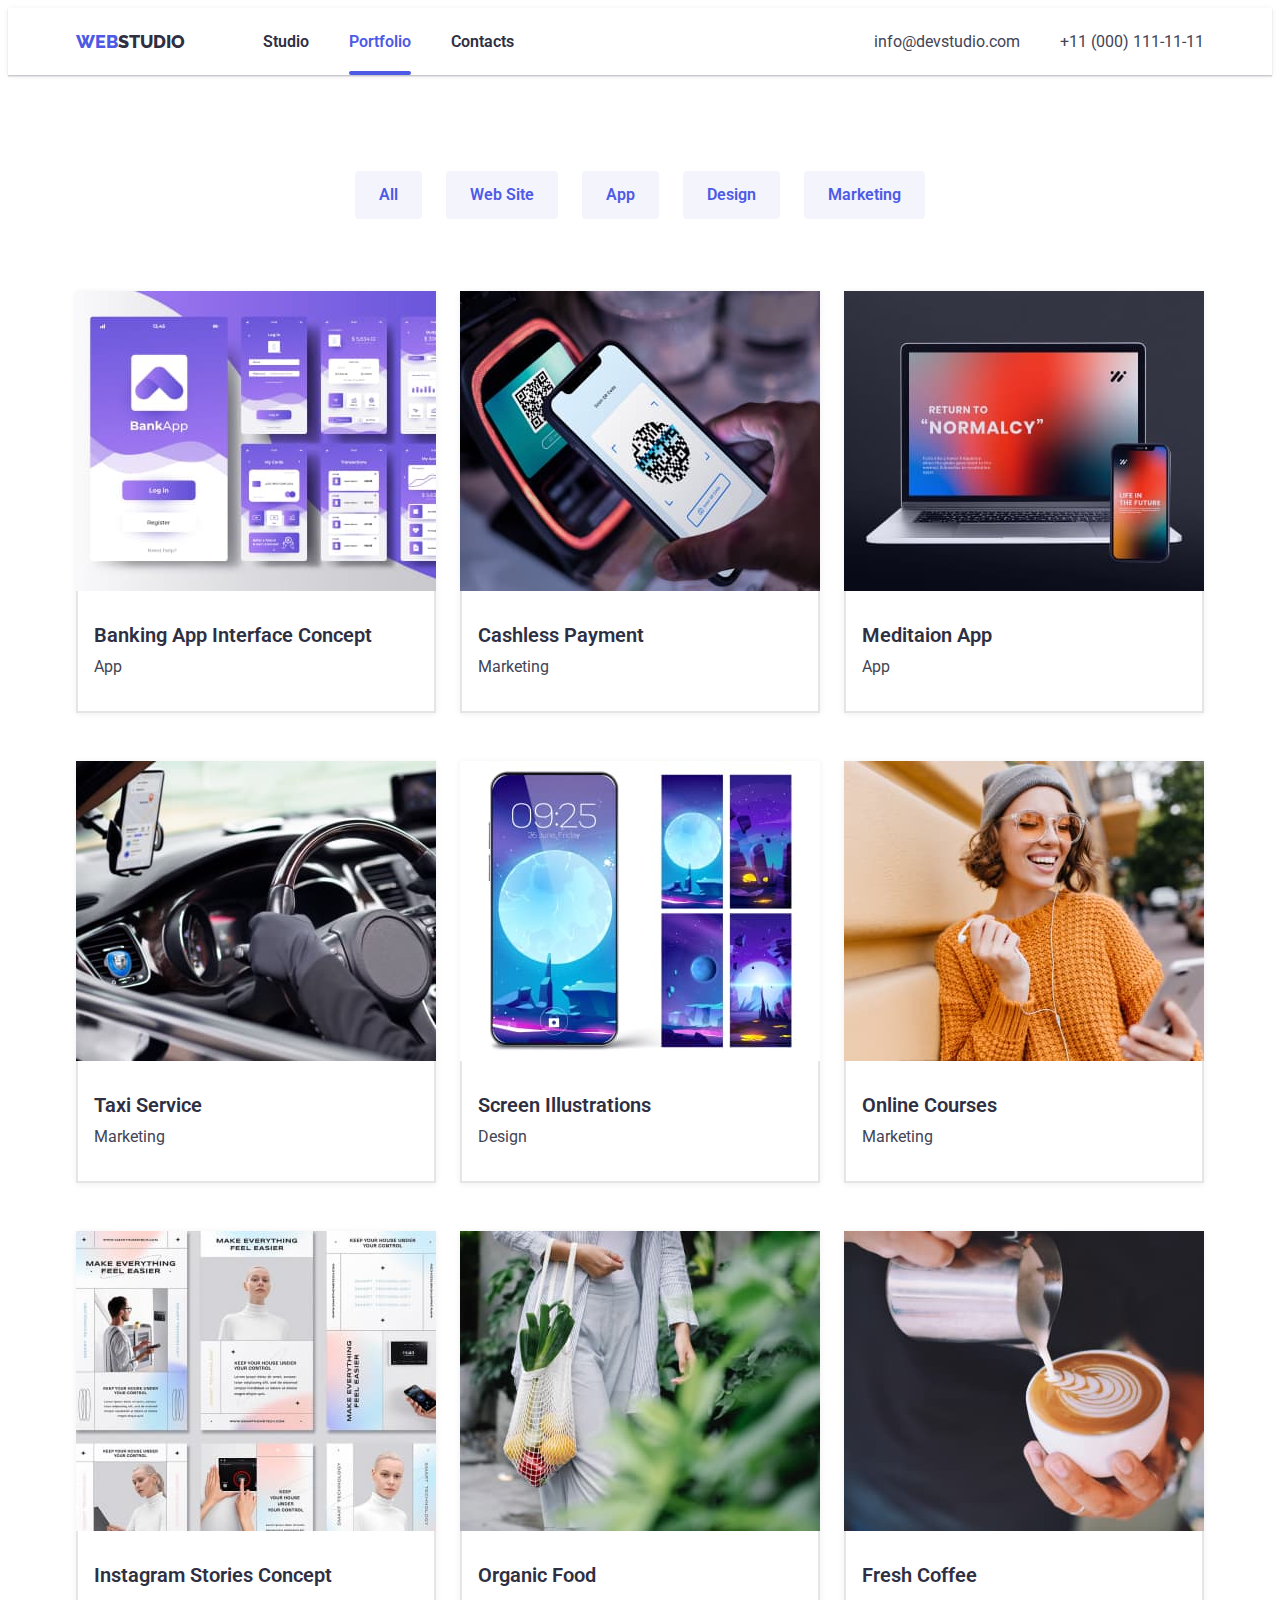
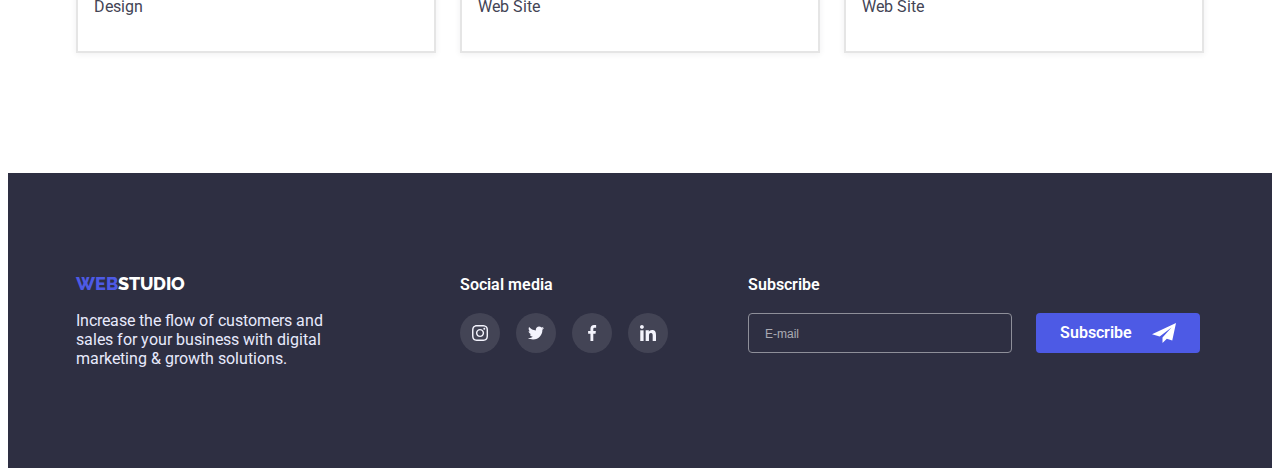
==== portfolio.html @ bfa68948 "ДЗ-7 старт" ====
<!DOCTYPE html>
<html lang="en">
  <head>
    <meta charset="UTF-8" />
    <meta http-equiv="X-UA-Compatible" content="IE=edge" />
    <meta name="viewport" content="width=device-width, initial-scale=1.0" />
    <title>Portfolio</title>
    <link
      href="https://fonts.googleapis.com/css2?family=Raleway:wght@800&family=Roboto:wght@400;500;700;900&display=swap"
      rel="stylesheet"
    />
    <link
      rel="stylesheet"
      href="https://cdnjs.cloudflare.com/ajax/libs/modern-normalize/1.1.0/modern-normalize.min.css"
      integrity="sha512-wpPYUAdjBVSE4KJnH1VR1HeZfpl1ub8YT/NKx4PuQ5NmX2tKuGu6U/JRp5y+Y8XG2tV+wKQpNHVUX03MfMFn9Q=="
      crossorigin="anonymous"
      referrerpolicy="no-referrer"
    />
    <link rel="stylesheet" href="./css/styles.css" />
  </head>
  <body class="primary-style">
    <header class="header-shadow header-style">
      <div class="container">
        <nav class="navigation-style">
          <a href="./index.html">
            <span class="logo-web">Web</span><span class="logo-studio">Studio</span></a
          >
          <ul class="nav-transition list">
            <li class="item">
              <a class="transition link-line" href="./index.html">Studio</a>
            </li>
            <li class="item">
              <a class="transition link-line underline" href="./portfolio.html">Portfolio</a>
            </li>
            <li class="item">
              <a class="transition link-line" href="#">Contacts</a>
            </li>
          </ul>
        </nav>
        <ul class="contacts-style-item">
          <li class="list item">
            <a class="contacts" href="mailto:info@devstudio.com">info@devstudio.com</a>
          </li>
          <li class="list item">
            <a class="contacts" href="tel:+11(000)111-11-11">+11 (000) 111-11-11</a>
          </li>
        </ul>
      </div>
      <div class="header-shadow"></div>
    </header>
    <main>
      <section class="portfolio-style">
        <div class="container">
          <h1 class="visually-hidden">Our portfolio</h1>
          <ul class="list button-flex">
            <li>
              <button class="filter" type="button">All</button>
            </li>
            <li>
              <button class="filter" type="button">Web Site</button>
            </li>
            <li>
              <button class="filter" type="button">App</button>
            </li>
            <li>
              <button class="filter" type="button">Design</button>
            </li>
            <li>
              <button class="filter" type="button">Marketing</button>
            </li>
          </ul>
          <ul class="list portfolio-flex">
            <li class="card">
              <a class="card" href="https://www.twitter.com/">
                <div class="card-layer-box">
                  <img
                    src="./img/banking-app-interface-concept.jpg"
                    alt="Banking application interface concept"
                    width="360"
                    height="300"
                  />
                  <p class="card-layer-text">
                    14 Stylish and User-Friendly App Design Concepts · Task Manager App · Calorie
                    Tracker App · Exotic Fruit Ecommerce App · Cloud Storage App
                  </p>
                </div>
                <div class="card-text">
                  <h2 class="portfolio-name">Banking App Interface Concept</h2>
                  <p class="portfolio-comment">App</p>
                </div>
              </a>
            </li>
            <li class="card">
              <a class="card" href="https://www.twitter.com/">
                <div class="card-layer-box">
                  <img
                    src="./img/cashless-payment.jpg"
                    alt="the mobile phone scans the QR code from another gadget"
                    width="360"
                    height="300"
                  />
                  <p class="card-layer-text">
                    14 Stylish and User-Friendly App Design Concepts · Task Manager App · Calorie
                    Tracker App · Exotic Fruit Ecommerce App · Cloud Storage App
                  </p>
                </div>
                <div class="card-text">
                  <h2 class="portfolio-name">Cashless Payment</h2>
                  <p class="portfolio-comment">Marketing</p>
                </div>
              </a>
            </li>
            <li class="card">
              <a class="card" href="https://www.twitter.com/">
                <div class="card-layer-box">
                  <img
                    src="./img/meditaion-app.jpg"
                    alt="illustration of laptop and mobile phone synchronization"
                    width="360"
                    height="300"
                  />
                  <p class="card-layer-text">
                    14 Stylish and User-Friendly App Design Concepts · Task Manager App · Calorie
                    Tracker App · Exotic Fruit Ecommerce App · Cloud Storage App
                  </p>
                </div>
                <div class="card-text">
                  <h2 class="portfolio-name">Meditaion App</h2>
                  <p class="portfolio-comment">App</p>
                </div>
              </a>
            </li>
            <li class="card">
              <a class="card" href="https://www.twitter.com/">
                <div class="card-layer-box">
                  <img
                    src="./img/taxi-service.jpg"
                    alt="mobile phone in the taxi car"
                    width="360"
                    height="300"
                  />
                  <p class="card-layer-text">
                    14 Stylish and User-Friendly App Design Concepts · Task Manager App · Calorie
                    Tracker App · Exotic Fruit Ecommerce App · Cloud Storage App
                  </p>
                </div>
                <div class="card-text">
                  <h2 class="portfolio-name">Taxi Service</h2>
                  <p class="portfolio-comment">Marketing</p>
                </div>
              </a>
            </li>
            <li class="card">
              <a class="card" href="https://www.twitter.com/">
                <div class="card-layer-box">
                  <img
                    src="./img/screen-illustrations.jpg"
                    alt="mobile wallpaper options"
                    width="360"
                    height="300"
                  />
                  <p class="card-layer-text">
                    14 Stylish and User-Friendly App Design Concepts · Task Manager App · Calorie
                    Tracker App · Exotic Fruit Ecommerce App · Cloud Storage App
                  </p>
                </div>
                <div class="card-text">
                  <h2 class="portfolio-name">Screen Illustrations</h2>
                  <p class="portfolio-comment">Design</p>
                </div>
              </a>
            </li>
            <li class="card">
              <a class="card" href="https://www.twitter.com/">
                <div class="card-layer-box">
                  <img
                    src="./img/online-courses.jpg"
                    alt="the girl listens to an online course on a mobile phone"
                    width="360"
                    height="300"
                  />
                  <p class="card-layer-text">
                    14 Stylish and User-Friendly App Design Concepts · Task Manager App · Calorie
                    Tracker App · Exotic Fruit Ecommerce App · Cloud Storage App
                  </p>
                </div>
                <div class="card-text">
                  <h2 class="portfolio-name">Online Courses</h2>
                  <p class="portfolio-comment">Marketing</p>
                </div>
              </a>
            </li>
            <li class="card">
              <a class="card" href="https://www.twitter.com/">
                <div class="card-layer-box">
                  <img
                    src="./img/instagram-stories-concept.jpg"
                    alt="options for displaying stories on Instagram"
                    width="360"
                    height="300"
                  />
                  <p class="card-layer-text">
                    14 Stylish and User-Friendly App Design Concepts · Task Manager App · Calorie
                    Tracker App · Exotic Fruit Ecommerce App · Cloud Storage App
                  </p>
                </div>
                <div class="card-text">
                  <h2 class="portfolio-name">Instagram Stories Concept</h2>
                  <p class="portfolio-comment">Design</p>
                </div>
              </a>
            </li>
            <li class="card">
              <a class="card" href="https://www.twitter.com/">
                <div class="card-layer-box">
                  <img
                    src="./img/organic-food.jpg"
                    alt="a woman carries vegetables"
                    width="360"
                    height="300"
                  />
                  <p class="card-layer-text">
                    14 Stylish and User-Friendly App Design Concepts · Task Manager App · Calorie
                    Tracker App · Exotic Fruit Ecommerce App · Cloud Storage App
                  </p>
                </div>
                <div class="card-text">
                  <h2 class="portfolio-name">Organic Food</h2>
                  <p class="portfolio-comment">Web Site</p>
                </div>
              </a>
            </li>
            <li class="card">
              <a class="card" href="https://www.twitter.com/">
                <div class="card-layer-box">
                  <img
                    src="./img/fresh-coffee.jpg"
                    alt="making fragrant coffee"
                    width="360"
                    height="300"
                  />
                  <p class="card-layer-text">
                    14 Stylish and User-Friendly App Design Concepts · Task Manager App · Calorie
                    Tracker App · Exotic Fruit Ecommerce App · Cloud Storage App
                  </p>
                </div>
                <div class="card-text">
                  <h2 class="portfolio-name">Fresh Coffee</h2>
                  <p class="portfolio-comment">Web Site</p>
                </div>
              </a>
            </li>
          </ul>
        </div>
      </section>
    </main>
    <footer class="end-page">
      <div class="container">
        <div class="footer-logo-text">
          <a href="./index.html">
            <span class="logo-web">Web</span><span class="logo-studio-end-page">Studio</span></a
          >
          <p class="end-page-text">
            Increase the flow of customers and sales for your business with digital marketing &
            growth solutions.
          </p>
        </div>
        <div class="social-media">
          <h3 class="social-media-text">Social media</h3>
          <ul class="list social-media-list">
            <li>
              <a class="social-media-footer" href="https://www.instagram.com">
                <svg class="social-media-icon">
                  <use href="./img/webstudio-svg.svg#instagram"></use>
                </svg>
              </a>
            </li>
            <li>
              <a class="social-media-footer" href="https://www.twitter.com/">
                <svg class="social-media-icon">
                  <use href="./img/webstudio-svg.svg#twitter"></use>
                </svg>
              </a>
            </li>
            <li>
              <a class="social-media-footer" href="https://www.facebook.com">
                <svg class="social-media-icon">
                  <use href="./img/webstudio-svg.svg#facebook"></use>
                </svg>
              </a>
            </li>
            <li>
              <a class="social-media-footer" href="https://www.linkedin.com">
                <svg class="social-media-icon">
                  <use href="./img/webstudio-svg.svg#linkedin"></use>
                </svg>
              </a>
            </li>
          </ul>
        </div>
        <div class="subscribe-footer">
          <p class="subscribe-label-title">Subscribe</p>
          <form class="subscribe-button-form">
            <label class="subscribe-label-title" for="subscrib-email"></label>
            <input
              class="subscribe-label-input"
              type="email"
              name="email"
              id="subscrib-email"
              placeholder="E-mail"
            />
            <button class="subscribe-button">
              <p class="subscribe-button-text">Subscribe</p>
              <svg class="subscribe-svg">
                <use href="./img/webstudio-svg.svg#send-to-subscribe"></use>
              </svg>
            </button>
          </form>
        </div>
      </div>
    </footer>
  </body>
</html>
---- css/styles.css ----
/* COLORS */
/* IRIS, Primary Brand (CTAs Focused Active states Links) #4D5AE5*/
/* Navy blue, Dark,(Overlays Shadows Headings) #2E2F42*/
/* GREEN, Success (Valid fields Success messages) #31D0AA */
/* SLATE, Text (Body text) #434455 */
/* LIGHT SLATE, Subtle Text (Helper text Deemphasized text) #8E8F99*/
/* cornflower, Accent (Accent color Hairlines Subtle backgrounds) #E7E9FC*/
/* CLOUD, Light (Light mode backgrounds Light mode Dialogs/alerts) F4F4FD */
/* body color #434455 */

*,
*::before,
*::after {
  box-sizing: border-box;
}

/* root colors  */
:root {
  --irish: #4d5ae5;
  --navyblue: #2e2f42;
  --success: #31d0aa;
  --slate: #434455;
  --lightslate: #8e8f99;
  --cornflower: #e7e9fc;
  --clode: #f4f4fd;
  --body: #434455;
  --body-bg-color: #ffffff;
  --button-hero-tc: #ffffff;
  --button-hero-active: #404bbf;
  --border-button-shadow: #e5e5e5;
  --social-footer-bg-color: #ffffff1a;
  --button-close: #000000;
  --transition-time: 250ms;
  --cubic-bezier: cubic-bezier(0.4, 0, 0.2, 1);
--icon-color: #2E2F42;

}

/* toot font size */

/* fonts */
/* Primary-font "Roboto";, secondary-font - "Raleway" */
:root {
  --primary-font: 'Roboto';
  --secondary-font: 'Raleway';
}
a {
  text-decoration: none;
}

h1,
h2,
h3,
h4,
h5,
h6,
p {
  margin: 0;
}

img {
  display: block;
}

/* .body {
padding-top: 76px;
} */

/* .header-style {
  position: fixed;
  top: 0;
  left: 0;
  width: 100%;
  opacity: 0.5;
  background-color: var(--body-bg-color);
} */

.primary-style {
  font-family: 'Roboto', sans-serif;
  background-color: var(--body-bg-color);
  color: var(--body);
  color: var(--body);
  color: var(--body);
  font-weight: 400;
}

.list {
  margin: 0;
  padding: 0;
  list-style: none;
  text-decoration: none;
}

.container {
  margin-left: auto;
  margin-right: auto;
  padding-left: 15px;
  padding-right: 15px;
  width: 1158px;
}

.logo-web {
  text-transform: uppercase;
  font-family: 'Raleway', sans-serif;
  color: var(--irish);
  font-weight: 800;
  font-size: 18px;
  line-height: 1.2;
}

.logo-studio {
  text-transform: uppercase;
  color: var(--navyblue);
  font-family: 'Raleway', sans-serif;
  font-weight: 800;
  font-size: 18px;
  line-height: 1.2;
}

header .container {
  display: flex;
  align-items: center;
}

.navigation-style {
  display: flex;
  align-items: center;
  justify-content: left;
}

.header-shadow {
  box-shadow: 0px 2px 1px rgba(46, 47, 66, 0.08), 0px 1px 1px rgba(46, 47, 66, 0.16),
    0px 1px 6px rgba(46, 47, 66, 0.08);
}
.nav-transition {
  display: flex;
  margin-left: 78px;
}

.nav-transition .item + .item {
  margin-left: 40px;
}

.navigation-style {
  color: var(--navyblue);
  font: var(--primary-font), sans-serif;
  font-weight: 600;
  font-size: 16px;
}

.transition {
  display: block;
  padding-top: 24px;
  padding-bottom: 24px;
  color: var(--navyblue);

  transition-property: color;
  transition-duration: 250ms;
  transition-timing-function: cubic-bezier(0.4, 0, 0.2, 1);
}

.transition:hover,
.transition:focus {
  color: var(--slate);
}

.navigation-style .transition:active {
  color: var(--irish);
}

.link-line {
  position: relative;
}

.underline::before {
  content: '';
  display: block;
  position: absolute;
  left: 0;
  bottom: 0;

  width: 100%;
  height: 4px;
  background-color: var(--irish);
  border-radius: 2px;
}

.underline {
  color: var(--irish);
}

.underline:hover,
.underline:focus {
  color: var(--irish);
}
.link-line::after {
  content: '';
  position: absolute;
  left: 0;
  bottom: 0;

  display: block;

  width: 100%;
  height: 4px;
  background-color: var(--irish);
  border-radius: 2px;

  transform: scaleX(0);
  transition-duration: 250ms;
  transition-timing-function: cubic-bezier(0.4, 0, 0.2, 1);
}

.link-line:hover::after {
  transform: scaleX(1);
}

.contacts {
  color: var(--slate);
  font-weight: 400;
  font-size: 16px;
  line-height: 1.5;
  padding: 0;

  transition: color 250ms cubic-bezier(0.4, 0, 0.2, 1);
}

.contacts:hover,
.contacts:focus {
  color: var(--irish);
}

.contacts-style-item {
  display: flex;
  padding-left: 0;
  margin-left: auto;
}

.contacts-style-item .item + .item {
  margin-left: 40px;
}

/* main */
.hero {
  padding-top: 192px;
  padding-bottom: 192px;
  background-color: var(--navyblue);
  background-image: linear-gradient(90deg, rgba(46, 47, 66, 0.7) 0%, rgba(46, 47, 66, 0.7) 100%),
    url(../img/hero-img-optim.jpg);
  height: 600px;
  background-repeat: no-repeat;
  background-position: center;
  margin-left: auto;
  margin: auto;
  background-size: cover;
  max-width: 1440px;
}

.hero-text {
  color: var(--body-bg-color);
  font-weight: 600;
  font-size: 56px;
  line-height: 1.1;
  max-width: 474px;
  margin: 0 auto;
}

.hero-order {
  display: block;
  background-color: var(--irish);
  color: var(--button-hero-tc);
  font-weight: 600;
  line-height: 1.2;
  border-radius: 4px;
  cursor: pointer;
  border: none;
  padding: 16px 32px;
  max-width: 635px;
  margin: 0 auto;
  margin-top: 48px;

  transition: background-color 250ms cubic-bezier(0.4, 0, 0.2, 1);
}

.hero-order:hover,
.hero-order:focus {
  background-color: var(--button-hero-active);
  color: var(--button-hero-tc);
  box-shadow: 0px 4px 4px rgba(0, 0, 0, 0.15);
  border-radius: 4px;
}

.hero-order:active {
  background-color: var(--button-hero-active);
}

/* MODAL */
.backdrop {
  position: fixed;
  top: 0;
  left: 0;
  width: 100%;
  height: 100%;
  background-color: rgba(46, 47, 66, 0.4);

  opacity: 1;
  transition: opacity 250ms cubic-bezier(0.4, 0, 0.2, 1);
}

.backdrop.is-hidden {
  opacity: 0;
  pointer-events: none;
}

.backdrop.is-hidden .modal {
  transform: translate(-50%, -50%) scale(0.5);
  opacity: 0.5;
}
.modal {
  padding: 0;
  margin: 0;
  border-color: none;
}

.modal {
  position: absolute;
  top: 50%;
  left: 50%;

  width: 408px;
  height: 579px;
  border-radius: 4px;

  background-color: rgb(252, 252, 252);

  transform: translate(-50%, -50%) scale(1);
  transition: transform 250ms cubic-bezier(0.4, 0, 0.2, 1);
}

.button-hero-close {
  position: absolute;
  top: 24px;
  right: 24px;
  width: 24px;
  height: 24px;

  display: flex;
  justify-content: center;
  align-items: center;

  border-radius: 50%;
  border: 1px solid rgba(0, 0, 0, 0.1);
  background-color: rgb(231, 233, 252);
  cursor: pointer;
  fill: var(--button-close);

  transition-property: fill, background-color;
  transition-duration: var(--transition-time);
  transition-timing-function: var(--cubic-bezier);
}
.hero-close-link {
  width: 8px;
  height: 8px;
}

.button-hero-close:hover,
.button-hero-close:focus {
  fill: #e7e9fc;
  background-color: var(--button-hero-active);
}

.modal-title {
  display: flex;
  justify-content: center;
  margin-top: 72px;
  margin-bottom: 14px;

  font-family: var(--primary-font), sans-serif;
  font-size: 16px;
  line-height: 1.6;
  color: var(--navyblue);
}

.modal-forme {
  width: 360px;
  margin-top: 16px;
  margin-left: 24px;
  margin-right: 24px;
}

.form-field {
  position: relative;
  display: flex;
  flex-direction: column;
}

.form-field > .form-field-input {
  border: none;
  background-color: rgb(252, 252, 252);
}
.form-field-label {
  font-family: var(--primary-font), sans-serif;
  font-weight: 400;
  font-size: 12px;
  line-height: 1.3;
  color: var(--lightslate);
  margin-bottom: 4px;

  transition: color 250ms cubic-bezier(0.4, 0, 0.2, 1);
}
.form-field-input {
  position: relative;
  padding-left: 38px;
}

.modal-input-icon {
  position: absolute;
  top: 40%;
  left: 16px;

  display: inline-block;

  width: 18px;
  height: 24px;
  fill: var(--icon-color);

  transition: fill 250ms cubic-bezier(0.4, 0, 0.2, 1);
}

.form-field-input {
  width: 360px;
  height: 40px;
  margin-bottom: 8px;
  outline: 1px solid var(--lightslate);
  border-radius: 4px;

  transition: outline 250ms cubic-bezier(0.4, 0, 0.2, 1);
}

.form-field-input:focus {
  outline: 1px solid var(--irish);
}

.form-field-input:focus ~ .modal-input-icon {
  fill: var(--irish);
}

.form-field-input::placeholder {
  font-family: var(--primary-font), sans-serif;
  font-weight: 400;
  font-size: 12px;
  line-height: 1.2;
  color: rgba(117, 117, 117, 0.5);
}

.form-field-textarea {
  border: none;
}

.form-field-textarea-label {
  font-family: var(--Primary-font), sans-serif;
  font-weight: 400;
  font-size: 12px;
  line-height: 1.2;
  color: var(--lightslate);
  margin-bottom: 4px;
}

.form-field-textarea {
  width: 360px;
  height: 120px;
  resize: none;
  border-radius: 4px;
padding-top: 8px;
padding-left: 16px;

  outline: 1px solid var(--lightslate);
  background-color: rgba(252, 252, 252);

  transition: outline 250ms cubic-bezier(0.4, 0, 0.2, 1);
}

.form-field-textarea:focus {
  outline: 1px solid var(--irish);
}

.form-field-textarea::placeholder {
  font-family: var(--primary-font), sans-serif;
  font-weight: 400;
  font-size: 12px;
  line-height: 1.2;
  color: rgba(117, 117, 117, 0.5);
}

.modal-privacypolicy {
  width: 100%;
}

.modal-privacypolicy-input {
  -webkit-appearance: none;
  -moz-appearance: none;
  appearance: none;

  position: absolute;
}

.modal-privacypolicy-label-svg {
  display: inline-block;
  width: 16px;
  height: 16px;
  margin-right: 8px;
  border-radius: 2px;
  border: 1.25px solid var(--navyblue);
}

.modal-privacypolicy-input:checked + .modal-privacypolicy-label-svg {
  display: inline-block;
  width: 16px;
  height: 16px;
  background-color: var(--button-hero-active);
  margin-right: 8px;
  border-radius: 2px;
  border-color: var(--button-hero-active);
  border: none;
}

.modal-privacypolicy {
  display: flex;
  align-items: center;
  margin-top: 16px;
}

.modal-privacypolicy-label {
  display: flex;
  font-family: var(--Primary-font), sans-serif;
  font-weight: 400;
  font-size: 12px;
  line-height: 1.3;
  color: #757575;
}

.modal-privacypolicy-link {
  font-family: var(--Primary-font), sans-serif;
  margin-left: 4px;
  font-weight: 400;
  font-size: 12px;
  line-height: 1.3;
  color: var(--irish);
  text-decoration: underline;
}

.modal-button {
  display: block;
  width: 169px;
  height: 56px;
  background-color: var(--irish);
  color: var(--button-hero-tc);
  font-weight: 600;
  font-size: 16px;
  line-height: 1.5;
  border-radius: 4px;
  cursor: pointer;
  border: none;
  margin: 0 auto;
  margin-top: 24px;

  box-shadow: 0px 4px 4px rgba(0, 0, 0, 0.15);

  transition: background-color 250ms cubic-bezier(0.4, 0, 0.2, 1);
}

.modal-button:hover {
  background-color: var(--button-hero-active);
}

/* advantages */
.visually-hidden {
  position: absolute;
  white-space: nowrap;
  width: 1px;
  height: 1px;
  overflow: hidden;
  border: 0;
  padding: 0;
  clip: rect(0 0 0 0);
  clip-path: inset(50%);
  margin: -1px;
}

.advantages-icon {
  width: 64px;
  height: 64px;
}

.advantages-style {
  padding-top: 120px;
  padding-bottom: 120px;
}
.advantages-headline {
  color: var(--navyblue);
  font-weight: 600;
  font-size: 20px;
  line-height: 1.2;
  margin-top: 8px;
  margin-bottom: 8px;
}

.advantages-text {
  color: var(--slate);
  font-weight: 400;
  font-size: 16px;
  line-height: 1.5;
}

.advantages-item {
  display: flex;
  flex-wrap: wrap;
  gap: 24px;
}

.advantages-icon {
  width: 264px;
  height: 112px;
  background-color: var(--clode);
  display: flex;
  justify-content: center;
  align-items: center;
  border-radius: 4px;
}

.advantages-icon-svg {
  width: 64px;
  height: 64px;
}

.advantages-item .item {
  flex-basis: calc((100% - 72px) / 4);
}

.advantages-icon-svg {
  width: 64px;
  height: 64px;
}
/* job-profile */

.profile {
  padding-bottom: 120px;
}

.job-profile {
  color: var(--navyblue);
  font-weight: 600;
  font-size: 36px;
  line-height: 1.1;
  text-align: center;
}

.job-profile-img {
  display: flex;
  margin-top: 72px;
  gap: 24px;
}

.job-profile-img .item {
  flex-basis: calc((100% - 48px) / 3);
}

/* Our Team */

.section-teem-workers {
  background-color: var(--clode);
  padding-top: 120px;
  padding-bottom: 120px;
}

.teem-workers {
  color: var(--navyblue);
  font-weight: 600;
  font-size: 36px;
  line-height: 1.1;
  text-align: center;
}

.workers {
  color: var(--navyblue);
  font-weight: 600;
  font-size: 20px;
  line-height: 1.1;
}

.social-network-list {
  display: flex;
  flex-wrap: wrap;
  gap: 24px;
  margin-top: 12px;
}

.social-network {
  display: flex;
  width: 40px;
  height: 40px;
  border-radius: 50%;
  justify-content: center;
  align-items: center;
  background-color: var(--irish);
  cursor: pointer;

  transition-property: background-color;
  transition-duration: var(--transition-time);
  transition-timing-function: var(--cubic-bezier);
}

.social-network:hover,
.social-network:focus,
.social-network:active {
  background-color: var(--button-hero-active);
}

.workers-data-icon {
  width: 16px;
  height: 16px;
}

.workers-bg-color {
  background-color: var(--body-bg-color);
  box-shadow: 0px 1px 6px rgba(46, 47, 66, 0.08), 0px 1px 1px rgba(46, 47, 66, 0.16),
    0px 2px 1px rgba(46, 47, 66, 0.08);
  border-radius: 0px 0px 4px 4px;
}

.position-workers {
  color: var(--slate);
  font-size: 16px;
  line-height: 1.5;
  margin-top: 8px;
}

.workers-data {
  padding: 32px 16px;
  text-align: center;
}

.teem-workers-flex {
  display: flex;
  gap: 24px;
  margin-top: 72px;
}

/* Customers */

.section-customers {
  padding-top: 120px;
  padding-bottom: 120px;
}
.customers {
  color: var(--navyblue);
  font-weight: 600;
  font-size: 36px;
  line-height: 1.2;
  text-align: center;
  margin-bottom: 72px;
}

.customers-list {
  display: flex;
  flex-wrap: wrap;
  gap: 24px;
}

.customers-list .item {
  flex-basis: calc((100% - 120px) / 6);
}

.customers-list-icon-svg {
  width: 104px;
  height: 56px;
}

.customers-list-icon-link {
  width: 168px;
  height: 88px;
  border-radius: 4px;
  display: flex;
  justify-content: center;
  align-items: center;
  color: var(--lightslate);
  border: 1px solid var(--lightslate);

  transition-property: color, border;
  transition-duration: var(--transition-time);
  transition-timing-function: var(--cubic-bezier);
}

.customers-list-icon-link:hover,
.customers-list-icon-link:focus {
  color: var(--irish);
  border: 1px solid var(--irish);
}

.customers-list-icon-svg {
  fill: currentColor;
}

.portfolio-style {
  padding-top: 96px;
  padding-bottom: 120px;
}

.button-flex {
  display: flex;
  gap: 24px;
  justify-content: center;
  margin-bottom: 72px;
}

.filter {
  font-family: var(--Primary-font);
  color: var(--irish);
  background-color: var(--clode);
  font-weight: 600;
  font-size: 16px;
  line-height: 1.5;
  cursor: pointer;
  display: inline-block;
  border-radius: 4px;
  padding: 12px 24px;
  min-width: auto;
  text-align: center;
  border: none;

  transition-property: background-color, color, box-shadow;
  transition-duration: var(--transition-time);
  transition-timing-function: var(--cubic-bezier);
}

.filter:hover,
.filter:focus {
  background-color: var(--irish);
  color: var(--button-hero-tc);
  box-shadow: 0px 3px 1px rgba(0, 0, 0, 0.1), 0px 2px 1px rgba(0, 0, 0, 0.08),
    0px 2px 2px rgba(0, 0, 0, 0.12);
}

.portfolio-name {
  color: var(--navyblue);
  font-weight: 600;
  font-size: 20px;
  line-height: 1.2;
}

.card-layer-box {
  position: relative;
  overflow: hidden;
}

.card-layer-box::before {
  content: ' ';
  position: absolute;
  display: inline-block;
  width: 360px;
  height: 300px;
  background-color: var(--irish);

  transform: translatey(100%);
  opacity: 0;
  transition-duration: var(--transition-time);
  transition-timing-function: var(--cubic-bezier);
}

.card:hover .card-layer-box::before,
.card:focus .card-layer-box::before {
  transform: translatey(0%);
  opacity: 1;
}

.card:hover .card-layer-text,
.card:focus .card-layer-text {
  transform: translatey(0%);
  opacity: 1;
}

.card-layer-text {
  position: absolute;
  top: 40px;
  left: 32px;
  right: 32px;

  font-family: Roboto, sans-serif;
  font-style: 400;
  font-size: 16px;
  line-height: 1.5;

  transform: translatey(300%);
  color: var(--clode);
  opacity: 0, 2;
  transition-duration: var(--transition-time);
  transition-timing-function: var(--cubic-bezier);
}

.portfolio-comment {
  color: var(--slate);
  font-size: 16px;
  line-height: 1.5;
  margin-top: 8px;
}

.card-text {
  padding-top: 32px;
  padding-bottom: 32px;
  padding-left: 16px;
  border-left: 2px solid var(--border-button-shadow);
  border-bottom: 2px solid var(--border-button-shadow);
  border-right: 2px solid var(--border-button-shadow);
}

.portfolio-flex {
  display: flex;
  flex-wrap: wrap;
  margin-left: -24px;
  margin-top: -48px;
}

.portfolio-flex > .card {
  margin-left: 24px;
  margin-top: 48px;

  box-shadow: 0px 1px 6px rgba(46, 47, 66, 0.08);

  transition-property: box-shadow;
  transition-duration: var(--transition-time);
  transition-timing-function: var(--cubic-bezier);
}

.portfolio-flex > .card:hover {
  box-shadow: 0px 2px 1px rgba(46, 47, 66, 0.08), 0px 1px 1px rgba(46, 47, 66, 0.16),
    0px 1px 6px rgba(46, 47, 66, 0.08);
}

/* footer */
.end-page {
  background-color: var(--navyblue);
  padding-top: 100px;
  padding-bottom: 100px;
}

.logo-studio-end-page {
  text-transform: uppercase;
  color: var(--button-hero-tc);
  font-family: 'Raleway', sans-serif;
  font-weight: 800;
  font-size: 18px;
  line-height: 1.2;
}

.end-page-text {
  color: var(--cornflower);
  font-size: 16px;
  line-height: 1.2;
  margin-top: 16px;
  max-width: 264px;
}

.social-media {
  margin-left: 120px;
}
.social-media-text {
  font-family: var(--Primary-font) sans-serif;
  color: var(--body-bg-color);
  font-weight: 600;
  font-size: 16px;
  line-height: 1.5;
}
.social-media-list {
  display: flex;
  flex-wrap: wrap;
  gap: 16px;
  margin-top: 16px;
}

.social-media-footer {
  width: 40px;
  height: 40px;
  background-color: var(--social-footer-bg-color);
  border-radius: 50%;
  display: flex;
  gap: 24px;
  justify-content: center;
  align-items: center;

  transition-property: background-color;
  transition-duration: var(--transition-time);
  transition-timing-function: var(--cubic-bezier);
}

.social-media-icon {
  width: 16px;
  height: 16px;
}

.social-media-footer:hover,
.social-media-footer:focus {
  background-color: var(--success);
}

/* subscribe */
.subscribe-footer {
  margin-left: 80px;
  /* padding: 0; */
}

.subscribe-button-form {
  display: flex;
  justify-content: center;
  align-content: center;
}

.subscribe-label-title {
  color: var(--body-bg-color);
  font-family: var(--Primary-font);
  font-weight: 600;
  font-size: 16px;
  line-height: 1.5;
  margin-bottom: 16px;
}

.subscribe-label-input {
  width: 264px;
  height: 40px;
  background-color: 1px solid var(--navyblue);
  border: 1px solid var(--lightslate);
  border-radius: 4px;
  padding-left: 16px;
  color: var(--body-bg-color);
}

.subscribe-label-input::placeholder {
  font-family: var(--Primary-font-), sans-serif;
  font-weight: 400;
  font-size: 12px;
  line-height: 2;
  color: rgba(255, 255, 255, 0.6);
  border: #ffffff 30%;
}

.subscribe-button {
  position: relative;
  width: 164px;
  height: 40px;
  font-family: var(--Primary-font), sans-serif;
  font-weight: bold;
  font-size: 16px;
  line-height: 1.5;
  background-color: var(--irish);
  color: var(--body-bg-color);
  border-radius: 4px;
  border: none;
  margin-left: 24px;
  cursor: pointer;
}

.subscribe-button:hover,
.subscribe-button:focus {
  background-color: var(--button-hero-active);
}


.subscribe-button-text {
  position: absolute;
  top: 8px;
  bottom: 8px;
  left: 24px;
  font-family: var(--Primary-font), sans-serif;
  font-weight: 600;
  font-size: 16px;
  line-height: 1.5;
}

.subscribe-svg {
  position: absolute;
  top: 8px;
  bottom: 8px;
  right: 24px;
  width: 24px;
  height: 24px;
  margin-left: 16px;
}

.end-page > .container {
  display: flex;
  /* gap: 120px; */
}
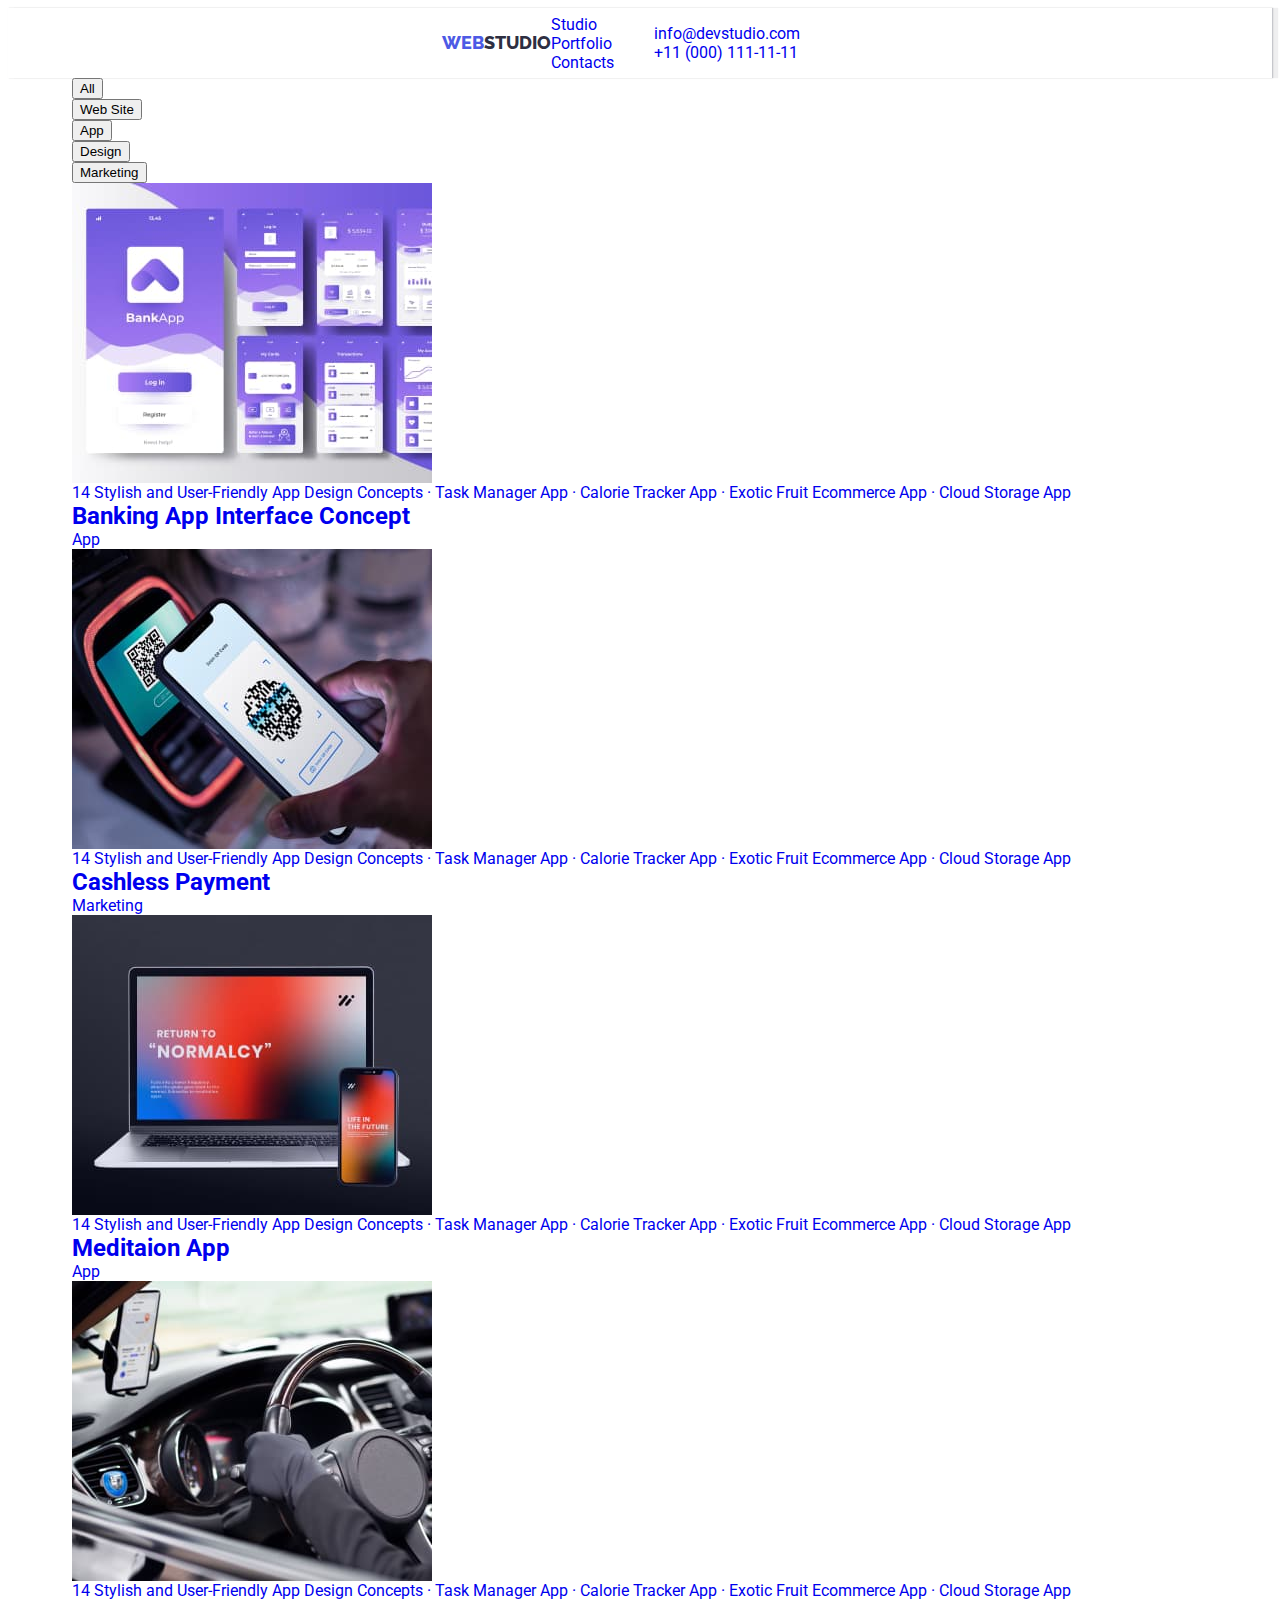
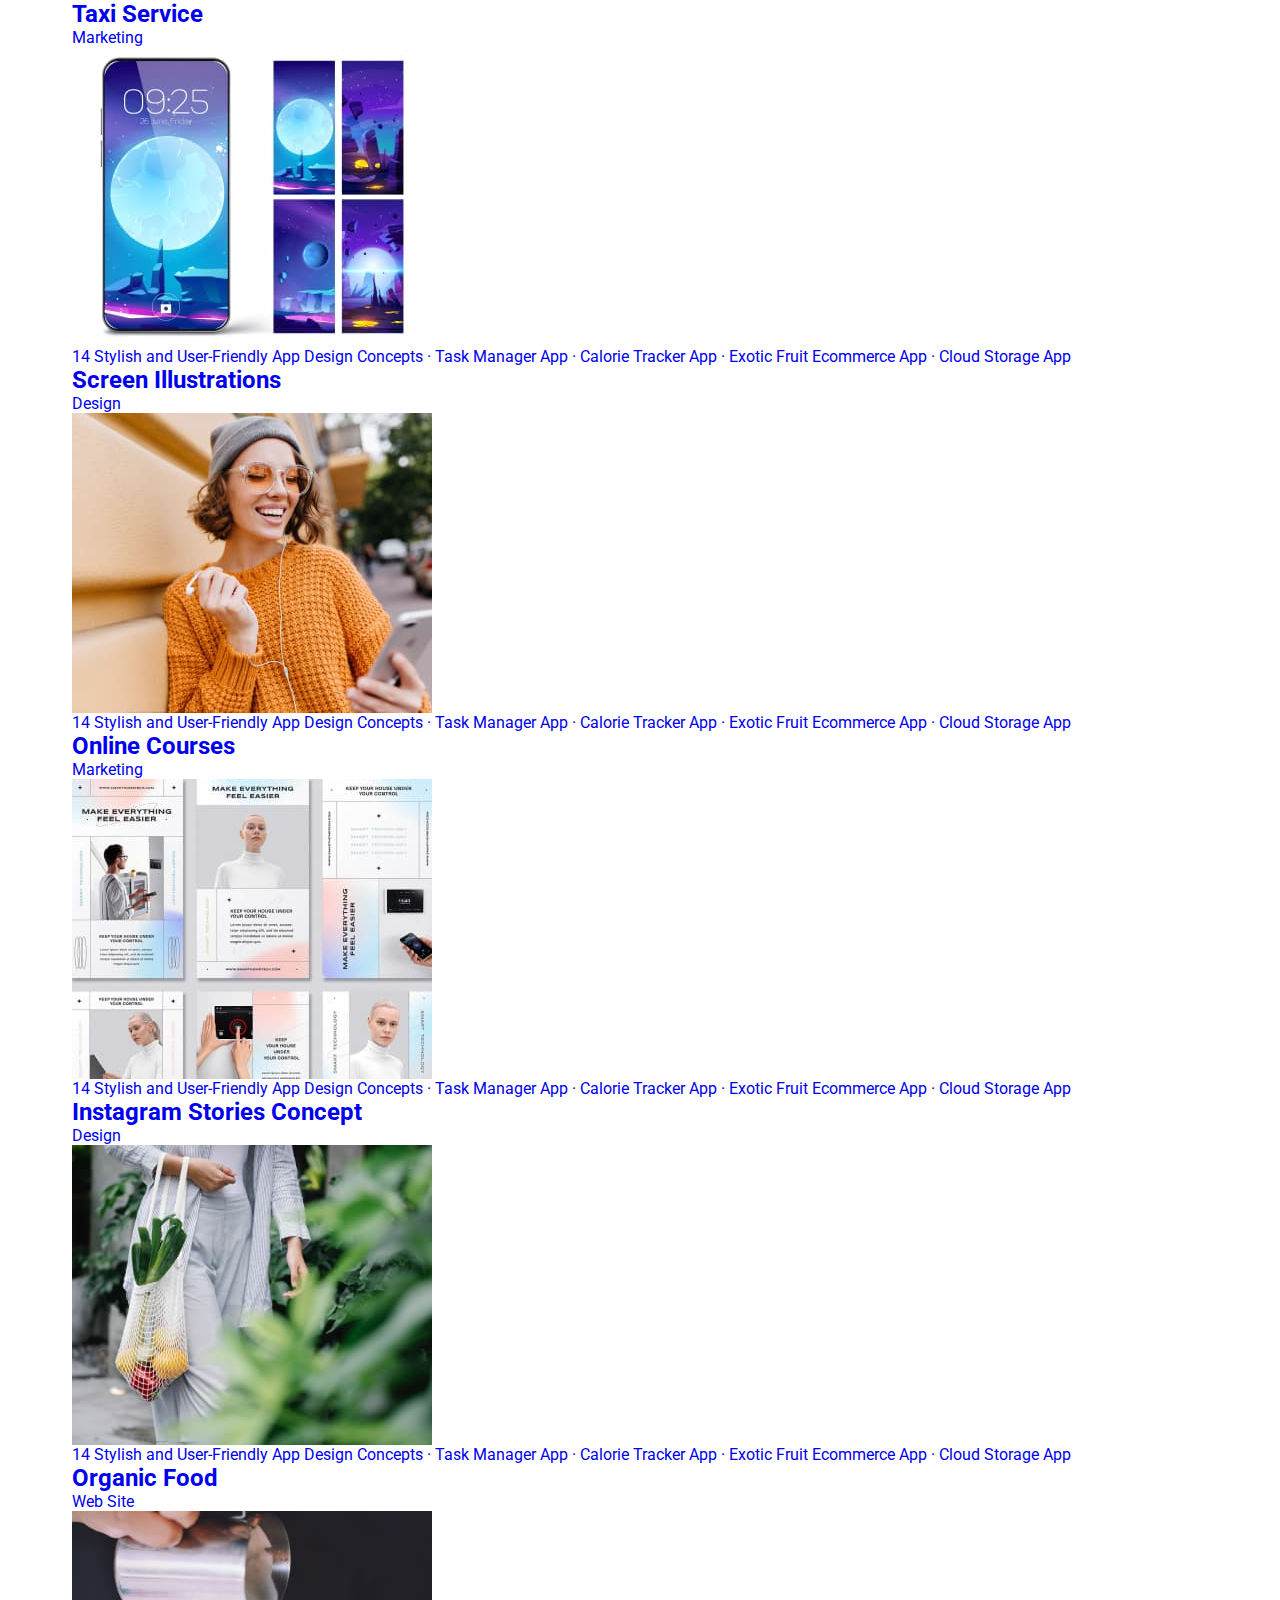
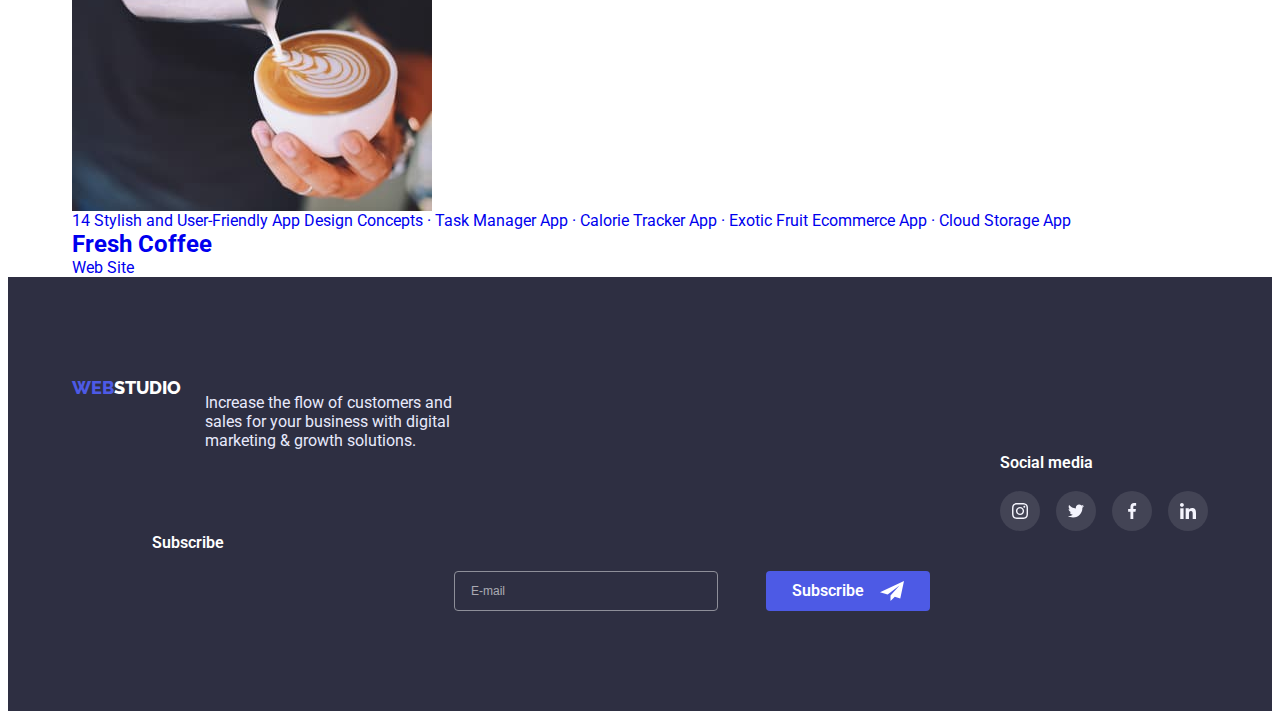
==== commit c5d73598: "ДЗ-7 майже з 0" ====
--- a/portfolio.html
+++ b/portfolio.html
@@ -19,24 +19,32 @@
     <link rel="stylesheet" href="./css/styles.css" />
   </head>
   <body class="primary-style">
-    <header class="header-shadow header-style">
-      <div class="container">
-        <nav class="navigation-style">
-          <a href="./index.html">
-            <span class="logo-web">Web</span><span class="logo-studio">Studio</span></a
-          >
+    <header class="header-style header-shadow">
+      <div class="container logoburger">
+
+            <a href="./index.html">
+              <span class="logo-web">Web</span><span class="logo-studio">Studio</span></a
+            >
+            
+
           <ul class="nav-transition list">
             <li class="item">
-              <a class="transition link-line" href="./index.html">Studio</a>
+              <a class="transition link-line underline" href="./index.html">Studio</a>
             </li>
             <li class="item">
-              <a class="transition link-line underline" href="./portfolio.html">Portfolio</a>
+              <a class="transition link-line" href="./portfolio.html">Portfolio</a>
             </li>
             <li class="item">
               <a class="transition link-line" href="#">Contacts</a>
             </li>
           </ul>
+          <button type="button" class="button-mobil js-open-menu">
+              <svg class="button-mobil-svg" aria-label="mobile menu switch">
+                <use class="modal-menu-svg" href="./img/webstudio-svg.svg#modal-menu"></use>
+              </svg>
+            </button>
         </nav>
+
         <ul class="contacts-style-item">
           <li class="list item">
             <a class="contacts" href="mailto:info@devstudio.com">info@devstudio.com</a>
@@ -46,7 +54,69 @@
           </li>
         </ul>
       </div>
-      <div class="header-shadow"></div>
+      <!-- --------------mobil-modal------- -->
+      <div class="mobil-modal js-menu-container">
+        <button type="button" class="button-mobil-close js-close-menu">
+          <svg class="hero-close-link" aria-label="mobile menu switch">
+            <use class="modal-close-svg" href="./img/webstudio-svg.svg#button-close"></use>
+          </svg>
+        </button>
+        <ul class="mobil-modal-transition list">
+          <li class="mobil-modal-transition-item">
+            <a class="mobil-modal-transition-link link-line underline" href="./index.html"
+              >Studio</a
+            >
+          </li>
+          <li class="mobil-modal-transition-item">
+            <a class="mobil-modal-transition-link link-line active-page" href="./portfolio.html"
+              >Portfolio</a
+            >
+          </li>
+          <li class="mobil-modal-transition-item">
+            <a class="mobil-modal-transition-link link-line" href="#">Contacts</a>
+          </li>
+        </ul>
+        <ul class="list mobil-modal-mailtel">
+          <li class="mobil-modal-mailtel-list item">
+            <a class="mobil-modal-mailtel-tel" href="tel:+11(000)111-11-11">+11 (000) 111-11-11</a>
+          </li>
+          <li class="mobil-modal-mailtel-list item">
+            <a class="mobil-modal-mailtel-email" href="mailto:info@devstudio.com"
+              >info@devstudio.com</a
+            >
+          </li>
+        </ul>
+        <ul class="list social-network-list">
+          <li>
+            <a class="social-network" href="https://www.instagram.com">
+              <svg class="workers-data-icon">
+                <use href="./img/webstudio-svg.svg#instagram"></use>
+              </svg>
+            </a>
+          </li>
+          <li>
+            <a class="social-network" href="https://www.twitter.com/">
+              <svg class="workers-data-icon">
+                <use href="./img/webstudio-svg.svg#twitter"></use>
+              </svg>
+            </a>
+          </li>
+          <li>
+            <a class="social-network" href="https://www.facebook.com">
+              <svg class="workers-data-icon">
+                <use href="./img/webstudio-svg.svg#facebook"></use>
+              </svg>
+            </a>
+          </li>
+          <li>
+            <a class="social-network" href="https://www.linkedin.com">
+              <svg class="workers-data-icon">
+                <use href="./img/webstudio-svg.svg#linkedin"></use>
+              </svg>
+            </a>
+          </li>
+        </ul>
+      </div>
     </header>
     <main>
       <section class="portfolio-style">
@@ -319,5 +389,7 @@
         </div>
       </div>
     </footer>
+        <script src="./js/modal.js"></script>
+    <script src="./js/mobile-menu.js"></script>
   </body>
 </html>
--- a/css/styles.css
+++ b/css/styles.css
@@ -32,8 +32,7 @@
   --button-close: #000000;
   --transition-time: 250ms;
   --cubic-bezier: cubic-bezier(0.4, 0, 0.2, 1);
---icon-color: #2E2F42;
-
+  --icon-color: #2e2f42;
 }
 
 /* toot font size */
@@ -62,19 +61,6 @@
   display: block;
 }
 
-/* .body {
-padding-top: 76px;
-} */
-
-/* .header-style {
-  position: fixed;
-  top: 0;
-  left: 0;
-  width: 100%;
-  opacity: 0.5;
-  background-color: var(--body-bg-color);
-} */
-
 .primary-style {
   font-family: 'Roboto', sans-serif;
   background-color: var(--body-bg-color);
@@ -94,9 +80,71 @@
 .container {
   margin-left: auto;
   margin-right: auto;
-  padding-left: 15px;
-  padding-right: 15px;
+  padding-left: 16px;
+  padding-right: 16px;
+  max-width: 1158 px;
+}
+
+.content {
+  justify-content: center;
+}
+/* ---------------------HEADER-------------- */
+.header-style {
+  /* padding-top: 24px;
+  padding-bottom: 24px; */
+  box-shadow: 6px 0px 1px rgba(46, 47, 66, 0.08), 1px 0px 1px rgba(46, 47, 66, 0.16),
+    1px 0px 2px rgba(46, 47, 66, 0.08);
+}
+
+header .container {
+  align-items: center;
+  width: 100%;
+  height: 70px;
   width: 1158px;
+}
+
+.js-menu-container {
+  position: fixed;
+  display: flex;
+  flex-direction: column;
+  width: 100vw;
+  height: 100vh;
+  top: 0;
+  left: 0;
+  z-index: 999;
+  background-color: var(--body-bg-color);
+  padding-top: 80px;
+  padding-right: 40px;
+  padding-left: 40px;
+  padding-bottom: 40px;
+  transform: translateX(100%);
+}
+
+@media screen and (min-width: 480px) {
+  .container {
+    width: 428px;
+    margin-left: auto;
+    margin-right: auto;
+  }
+}
+
+@media screen and (min-width: 768px) {
+  .container {
+    width: 736px;
+  }
+}
+
+@media screen and (min-width: 1200px) {
+  .container {
+    width: 1168px;
+  }
+}
+
+header .container {
+  display: flex;
+  width: 428px;
+  margin-left: auto;
+  margin-right: auto;
 }
 
 .logo-web {
@@ -117,148 +165,416 @@
   line-height: 1.2;
 }
 
-header .container {
-  display: flex;
-  align-items: center;
-}
-
-.navigation-style {
-  display: flex;
-  align-items: center;
-  justify-content: left;
-}
-
-.header-shadow {
-  box-shadow: 0px 2px 1px rgba(46, 47, 66, 0.08), 0px 1px 1px rgba(46, 47, 66, 0.16),
-    0px 1px 6px rgba(46, 47, 66, 0.08);
-}
-.nav-transition {
-  display: flex;
-  margin-left: 78px;
-}
-
-.nav-transition .item + .item {
-  margin-left: 40px;
-}
-
-.navigation-style {
-  color: var(--navyblue);
-  font: var(--primary-font), sans-serif;
-  font-weight: 600;
-  font-size: 16px;
-}
-
-.transition {
-  display: block;
-  padding-top: 24px;
-  padding-bottom: 24px;
-  color: var(--navyblue);
-
+.button-mobil-svg {
+  width: 32px;
+  height: 22px;
+  fill: var(--navyblue);
   transition-property: color;
   transition-duration: 250ms;
   transition-timing-function: cubic-bezier(0.4, 0, 0.2, 1);
 }
 
-.transition:hover,
-.transition:focus {
-  color: var(--slate);
-}
-
-.navigation-style .transition:active {
-  color: var(--irish);
-}
-
-.link-line {
-  position: relative;
-}
-
-.underline::before {
-  content: '';
-  display: block;
+.button-mobil-svg:hover,
+.button-mobil-svg:focus {
+  color: var(--button-hero-active);
+}
+
+@media screen and (max-width: 767px) {
+  .nav-transition {
+    display: none;
+  }
+
+  .header-style .container {
+    display: flex;
+    align-items: center;
+    justify-content: space-between;
+    max-width: 100%;
+  }
+
+  .navigation-style .logoborger {
+    display: flex;
+    align-items: center;
+    justify-content: space-between;
+  }
+
+  .contacts-style-item {
+    display: none;
+  }
+
+  .button-mobil {
+    border: none;
+    background-color: transparent;
+    padding: 0;
+    line-height: 0;
+  }
+
+  /* .button-mobil-svg {
+    width: 32px;
+    height: 22px;
+    fill: var(--navyblue);
+    transition-property: fill;
+    transition-duration: 250ms;
+    transition-timing-function: cubic-bezier(0.4, 0, 0.2, 1);
+  }
+
+  .button-mobil-svg:hover,
+  .button-mobil-svg:focus {
+    fill: var(--button-hero-active);
+  } */
+
+  .mobil-modal {
+    position: fixed;
+    display: flex;
+    flex-direction: column;
+    width: 100%;
+    height: 100%;
+    top: 0;
+    left: 0;
+    z-index: 100;
+    background-color: var(--body-bg-color);
+    padding-top: 80px;
+    padding-right: 40px;
+    padding-left: 40px;
+    padding-bottom: 40px;
+    transform: translateX(100%);
+    transition-property: transform;
+    transition-duration: 250ms;
+    transition-timing-function: cubic-bezier(0.4, 0, 0.2, 1);
+  }
+
+  .mobil-modal.is-open {
+    transform: translateX(0);
+  }
+
+  .mobil-modal-transition-item:not(:last-child) {
+    margin-bottom: 40px;
+  }
+
+  .mobil-modal-transition-link {
+    font-family: var(--primary-font), sans-serif;
+    font-weight: 700;
+    font-size: 36px;
+    line-height: 1.11;
+    /* line-height: 95%; */
+    /* letter-spacing: 0.02em; */
+    color: var(--navyblue);
+    transition-property: color;
+    transition-duration: 250ms;
+    transition-timing-function: cubic-bezier(0.4, 0, 0.2, 1);
+  }
+
+  .mobil-modal-transition-link:hover,
+  .mobil-modal-transition-link:focus {
+    color: var(--irish);
+  }
+
+  .active-page {
+    color: var(--irish);
+  }
+
+  .mobil-modal-mailtel {
+    margin-top: auto;
+  }
+
+  .mobil-modal-mailtel-tel {
+    display: block;
+    justify-content: center;
+    margin-left: auto;
+    margin-right: auto;
+    font-weight: 600;
+    font-size: 36px;
+    line-height: 1.11;
+    margin-bottom: 40px;
+    color: var(--slate);
+    transition-property: color;
+    transition-duration: 250ms;
+    transition-timing-function: cubic-bezier(0.4, 0, 0.2, 1);
+  }
+
+  .mobil-modal-mailtel-tel:hover,
+  .mobil-modal-mailtel-tel:focus {
+    color: var(--irish);
+  }
+
+  .mobil-modal-mailtel .mobil-modal-mailtel-tel {
+    display: flex;
+    justify-content: center;
+  }
+
+  .mobil-modal-mailtel-email {
+    display: block;
+    font-size: 20px;
+    line-height: 24px;
+    /* line-height: 102%;
+        letter-spacing:0.02em; */
+    margin-bottom: 48px;
+    color: var(--slate);
+    transition-property: color;
+    transition-duration: 250ms;
+    transition-timing-function: cubic-bezier(0.4, 0, 0.2, 1);
+  }
+
+  .mobil-modal-mailtel-email:hover,
+  .mobil-modal-mailtel-email:focus {
+    color: var(--irish);
+  }
+}
+
+@media screen and (min-width: 1200px) {
+  .container {
+    width: 1168px;
+      }
+
+      .button-mobil {
+        display: none;
+      }
+
+      
+
+  }
+
+/* -----------------mobil-header-and----------------- */
+
+/* ----------------modal-menu */
+
+.button-modal-close {
   position: absolute;
-  left: 0;
-  bottom: 0;
-
-  width: 100%;
-  height: 4px;
+  top: 40px;
+  right: 40px;
+  width: 24px;
+  height: 24px;
+
+  display: flex;
+  justify-content: center;
+  align-items: center;
+
+  border-radius: 50%;
+  border: 1px solid rgba(0, 0, 0, 0.1);
+  background-color: rgb(231, 233, 252);
+  cursor: pointer;
+  fill: var(--button-close);
+
+  transition-property: fill, background-color;
+  transition-duration: var(--transition-time);
+  transition-timing-function: var(--cubic-bezier);
+}
+.hero-close-link {
+  width: 8px;
+  height: 8px;
+}
+
+.button-hero-close:hover,
+.button-hero-close:focus {
+  fill: #e7e9fc;
+  background-color: var(--button-hero-active);
+}
+
+.social-network-list {
+  display: flex;
+  justify-content: space-between;
+}
+
+.social-network-list {
+  display: flex;
+  flex-wrap: wrap;
+  gap: 24px;
+  margin-top: 12px;
+}
+
+.social-network {
+  display: flex;
+  width: 40px;
+  height: 40px;
+  border-radius: 50%;
+  justify-content: center;
+  align-items: center;
   background-color: var(--irish);
-  border-radius: 2px;
-}
-
-.underline {
-  color: var(--irish);
-}
-
-.underline:hover,
-.underline:focus {
-  color: var(--irish);
-}
-.link-line::after {
-  content: '';
-  position: absolute;
-  left: 0;
-  bottom: 0;
-
-  display: block;
-
-  width: 100%;
-  height: 4px;
-  background-color: var(--irish);
-  border-radius: 2px;
-
-  transform: scaleX(0);
-  transition-duration: 250ms;
-  transition-timing-function: cubic-bezier(0.4, 0, 0.2, 1);
-}
-
-.link-line:hover::after {
-  transform: scaleX(1);
-}
-
-.contacts {
-  color: var(--slate);
-  font-weight: 400;
-  font-size: 16px;
-  line-height: 1.5;
-  padding: 0;
-
-  transition: color 250ms cubic-bezier(0.4, 0, 0.2, 1);
-}
-
-.contacts:hover,
-.contacts:focus {
-  color: var(--irish);
-}
-
-.contacts-style-item {
-  display: flex;
-  padding-left: 0;
-  margin-left: auto;
-}
-
-.contacts-style-item .item + .item {
-  margin-left: 40px;
-}
-
-/* main */
+  cursor: pointer;
+
+  transition-property: background-color;
+  transition-duration: var(--transition-time);
+  transition-timing-function: var(--cubic-bezier);
+}
+
+.social-network:hover,
+.social-network:focus,
+.social-network:active {
+  background-color: var(--button-hero-active);
+}
+
+.workers-data-icon {
+  width: 16px;
+  height: 16px;
+}
+
+@media screen and (min-width: 768px) and (max-width: 1199px) {
+  header .container {
+    width: 736px;
+  }
+
+  .button-mobil {
+    display: none;
+  }
+  .nav-transition .item + .item {
+    margin-left: 40px;
+  }
+  .nav-transition {
+    display: flex;
+    margin-left: 123px;
+  }
+
+  .contacts-style-item {
+    display: flex;
+    flex-direction: column;
+    margin-top: 24px;
+    margin-bottom: 10px;
+    margin-left: auto;
+  }
+  .navigation-style {
+    color: var(--navyblue);
+    font: var(--primary-font), sans-serif;
+    font-weight: 600;
+    font-size: 16px;
+  }
+
+  .transition {
+    display: block;
+    padding-top: 24px;
+    padding-bottom: 24px;
+    color: var(--navyblue);
+    font-weight: 600;
+    font-size: 16px;
+
+    transition-property: color;
+    transition-duration: 250ms;
+    transition-timing-function: cubic-bezier(0.4, 0, 0.2, 1);
+  }
+
+  .transition:hover,
+  .transition:focus {
+    color: var(--slate);
+  }
+
+  .transition:active {
+    color: var(--irish);
+  }
+
+  .link-line {
+    position: relative;
+  }
+
+  .underline::before {
+    content: '';
+    display: block;
+    position: absolute;
+    left: 0;
+    bottom: 0;
+
+    width: 100%;
+    height: 4px;
+    background-color: var(--irish);
+    border-radius: 2px;
+  }
+
+  .underline {
+    color: var(--irish);
+  }
+
+  .underline:hover,
+  .underline:focus {
+    color: var(--irish);
+  }
+  .link-line::after {
+    content: '';
+    position: absolute;
+    left: 0;
+    bottom: 0;
+
+    display: block;
+
+    width: 100%;
+    height: 4px;
+    background-color: var(--irish);
+    border-radius: 2px;
+
+    transform: scaleX(0);
+    transition-duration: 250ms;
+    transition-timing-function: cubic-bezier(0.4, 0, 0.2, 1);
+  }
+
+  .link-line:hover::after {
+    transform: scaleX(1);
+  }
+
+  .contacts {
+    font-weight: 400;
+    font-size: 12px;
+    line-height: 1.33;
+    letter-spacing: 0.04em;
+    color: var(--slate);
+
+    transition-property: color;
+    transition-duration: 250ms;
+    transition-timing-function: cubic-bezier(0.4, 0, 0.2, 1);
+  }
+
+  .contacts:hover,
+  .contacts:focus {
+    color: var(--irish);
+  }
+}
+
+@media screen and (min-width: 1200px) {
+  .container {
+    width: 1168px;
+  }
+
+  .contacts-style-item {
+    flex-direction: none;
+    margin-left: 0;
+  }
+}
+
+/* ------------------HEADER AND----------------- */
+
+/* ----------------HERO------------------ */
+
 .hero {
   padding-top: 192px;
   padding-bottom: 192px;
   background-color: var(--navyblue);
   background-image: linear-gradient(90deg, rgba(46, 47, 66, 0.7) 0%, rgba(46, 47, 66, 0.7) 100%),
-    url(../img/hero-img-optim.jpg);
+    url(../img/hero-img/hero-mobile.jpg);
   height: 600px;
   background-repeat: no-repeat;
   background-position: center;
   margin-left: auto;
   margin: auto;
   background-size: cover;
-  max-width: 1440px;
+  max-width: 480px;
+}
+
+@media screen and (min-devise-pixel-ratio: 2) and (max-width: 767px),
+  screen and (min-resolution: 192dpi) and (max-width: 767px),
+  screen and (min-resolution: 2dppx) and (max-width: 767px) {
+  .hero {
+    background-image: linear-gradient(rgba(46, 47, 66, 0.7), rgba(46, 47, 66, 0.7)),
+      url('../img/hero-img/hero-mobile@2x.jpg');
+  }
+}
+
+@media screen and (min-devise-pixel-ratio: 3) and (max-width: 767px),
+  screen and (min-resolution: 288dpi) and (max-width: 767px),
+  screen and (min-resolution: 3dppx) and (max-width: 767px) {
+  .hero {
+    background-image: linear-gradient(rgba(46, 47, 66, 0.7), rgba(46, 47, 66, 0.7)),
+      url('../img/hero-img/hero-mobile@3x.jpg');
+  }
 }
 
 .hero-text {
   color: var(--body-bg-color);
-  font-weight: 600;
+  font-weight: 700;
   font-size: 56px;
   line-height: 1.1;
   max-width: 474px;
@@ -294,7 +610,6 @@
   background-color: var(--button-hero-active);
 }
 
-/* MODAL */
 .backdrop {
   position: fixed;
   top: 0;
@@ -307,6 +622,8 @@
   transition: opacity 250ms cubic-bezier(0.4, 0, 0.2, 1);
 }
 
+/* ---------------hero-modal-------------- */
+
 .backdrop.is-hidden {
   opacity: 0;
   pointer-events: none;
@@ -316,6 +633,7 @@
   transform: translate(-50%, -50%) scale(0.5);
   opacity: 0.5;
 }
+
 .modal {
   padding: 0;
   margin: 0;
@@ -471,8 +789,8 @@
   height: 120px;
   resize: none;
   border-radius: 4px;
-padding-top: 8px;
-padding-left: 16px;
+  padding-top: 8px;
+  padding-left: 16px;
 
   outline: 1px solid var(--lightslate);
   background-color: rgba(252, 252, 252);
@@ -573,7 +891,72 @@
   background-color: var(--button-hero-active);
 }
 
-/* advantages */
+@media screen and (max-width: 767px) {
+  .hero-text {
+    font-size: 36px;
+    line-height: 1.11;
+    width: 320px;
+  }
+}
+
+@media screen and (min-width: 768px) {
+  .hero {
+    max-width: 768px;
+    padding-bottom: 108px;
+    background-image: linear-gradient(rgba(46, 47, 66, 0.7), rgba(46, 47, 66, 0.7)),
+      url('../img/hero-img/hero-tablet.jpg');
+  }
+}
+
+@media screen and (min-devise-pixel-ratio: 2) and (min-width: 768px),
+  screen and (min-resolution: 192dpi) and (min-width: 768px),
+  screen and (min-resolution: 2dppx) and (min-width: 768px) {
+  .hero {
+    background-image: linear-gradient(rgba(46, 47, 66, 0.7), rgba(46, 47, 66, 0.7)),
+      url('../img/hero-img/hero-tablet@2x.jpg');
+  }
+}
+
+@media screen and (min-devise-pixel-ratio: 3) and (min-width: 768px),
+  screen and (min-resolution: 288dpi) and (min-width: 768px),
+  screen and (min-resolution: 3dppx) and (min-width: 768px) {
+  .hero {
+    background-image: linear-gradient(rgba(46, 47, 66, 0.7), rgba(46, 47, 66, 0.7)),
+      url('../img/hero-img/hero-tablet@3x.jpg');
+  }
+}
+
+@media screen and (min-width: 1200px) {
+  .hero {
+    max-width: 1440px;
+    padding-top: 188px;
+    padding-bottom: 188px;
+    background-image: linear-gradient(rgba(46, 47, 66, 0.7), rgba(46, 47, 66, 0.7)),
+      url('../img/hero-img/hero-desktop.jpg');
+  }
+}
+
+@media screen and (min-devise-pixel-ratio: 2) and (min-width: 1200px),
+  screen and (min-resolution: 192dpi) and (min-width: 1200px),
+  screen and (min-resolution: 2dppx) and (min-width: 1200px) {
+  .hero {
+    background-image: linear-gradient(rgba(46, 47, 66, 0.7), rgba(46, 47, 66, 0.7)),
+      url('../img/hero-img/hero-desktop@2x.jpg');
+  }
+}
+
+@media screen and (min-devise-pixel-ratio: 3) and (min-width: 1200px),
+  screen and (min-resolution: 288dpi) and (min-width: 1200px),
+  screen and (min-resolution: 3dppx) and (min-width: 1200px) {
+  .hero {
+    background-image: linear-gradient(rgba(46, 47, 66, 0.7), rgba(46, 47, 66, 0.7)),
+      url('../img/hero-img/hero-desktop@3x.jpg');
+  }
+}
+
+/* -----------------------HIRO AND---------------- */
+
+/* ------------------MOBIL Description----------------- */
 .visually-hidden {
   position: absolute;
   white-space: nowrap;
@@ -587,85 +970,66 @@
   margin: -1px;
 }
 
-.advantages-icon {
-  width: 64px;
-  height: 64px;
-}
-
-.advantages-style {
-  padding-top: 120px;
-  padding-bottom: 120px;
-}
-.advantages-headline {
+.description {
+  margin-top: 96px;
+}
+
+.container-our-advantages {
+  margin-left: auto;
+  margin-right: auto;
+  padding-left: 16px;
+  padding-right: 16px;
+}
+
+.list-item:not(:last-child) {
+  margin-bottom: 72px;
+}
+
+.title-item {
+  font-family: var(--Primary-font);
+  font-size: 36px;
+  font-weight: 700;
+  line-height: 1.11;
+  letter-spacing: 0.02em;
+  text-align: center;
   color: var(--navyblue);
-  font-weight: 600;
-  font-size: 20px;
-  line-height: 1.2;
+
   margin-top: 8px;
-  margin-bottom: 8px;
-}
-
-.advantages-text {
+}
+
+.text-item {
+  font-family: Roboto;
+  font-size: 16px;
+  font-weight: 500;
+  line-height: 24px;
+  letter-spacing: 0.02em;
+  text-align: left;
   color: var(--slate);
-  font-weight: 400;
-  font-size: 16px;
-  line-height: 1.5;
-}
-
-.advantages-item {
-  display: flex;
-  flex-wrap: wrap;
-  gap: 24px;
-}
-
-.advantages-icon {
-  width: 264px;
-  height: 112px;
-  background-color: var(--clode);
-  display: flex;
-  justify-content: center;
-  align-items: center;
-  border-radius: 4px;
-}
-
-.advantages-icon-svg {
-  width: 64px;
-  height: 64px;
-}
-
-.advantages-item .item {
-  flex-basis: calc((100% - 72px) / 4);
-}
-
-.advantages-icon-svg {
-  width: 64px;
-  height: 64px;
-}
-/* job-profile */
-
-.profile {
-  padding-bottom: 120px;
-}
-
-.job-profile {
-  color: var(--navyblue);
-  font-weight: 600;
-  font-size: 36px;
-  line-height: 1.1;
-  text-align: center;
-}
-
-.job-profile-img {
-  display: flex;
-  margin-top: 72px;
-  gap: 24px;
-}
-
-.job-profile-img .item {
-  flex-basis: calc((100% - 48px) / 3);
-}
-
-/* Our Team */
+}
+/* ------------------AND mobol Description----------------- */
+/* ------------------TABLET Description----------------- */
+
+/* ------------------AND TABLET Description----------------- */
+/* ------------------DESCTOP Description----------------- */
+
+/* ------------------AND DESCTOP Description----------------- */
+
+/* ------------------DESCTOP What are we doing----------------- */
+
+@media screen and (max-width: 1199px) {
+    .profile {
+    display: none;
+    }
+}
+
+@media screen and (min-width:1200px) {
+
+}
+
+/* ------------------AND DESCTOP What are we doing----------------- */
+
+
+/* ------------------ mobl Our Team----------------- */
 
 .section-teem-workers {
   background-color: var(--clode);
@@ -744,9 +1108,116 @@
   display: flex;
   gap: 24px;
   margin-top: 72px;
-}
-
-/* Customers */
+  justify-content: center;
+}
+
+/* ------------------AND mobil Our Team----------------- */
+
+/* ------------------ TABLET Our Team----------------- */
+
+@media screen and (max-width: 767px) {
+  .teem-workers-flex {
+    justify-content: center;
+    flex-wrap: wrap;
+  }
+
+  .workers-bg-color:not(:last-child) {
+    margin-bottom: 72px;
+  }
+}
+
+/* ------------------AND TABLET Our Team----------------- */
+@media screen and (min-width: 768px) and (max-width: 1199px) {
+  .workers-bg-color:not(:nth-last-child(-n + 2)) {
+    margin-bottom: 64px;
+  }
+
+  .teem-workers-flex {
+    margin-left: auto;
+    margin-right: auto;
+  }
+  .teem-workers-flex {
+    flex-wrap: nowrap;
+  }
+}
+
+@media screen and (min-width: 768px) {
+  .section-teem-workers {
+    padding-bottom: 104px;
+  }
+
+  .teem-workers-flex {
+    flex-wrap: wrap;
+  }
+
+  .teem-workers-flex {
+    flex-basis: calc((100% - 24px) / 2);
+  }
+
+  .workers-bg-color:nth-child(2n + 1) {
+    margin-right: 24px;
+  }
+}
+/* ------------------DESCTOP Our Team----------------- */
+
+@media screen and (min-width: 1200px) {
+  .teem-workers-flex {
+    flex-wrap: nowrap;
+  }
+
+  .section-teem-workers {
+    padding-top: 120px;
+    padding-bottom: 120px;
+  }
+
+  .workers-bg-color:not(:nth-child(4n)) {
+    margin-right: 24px;
+  }
+
+  .workers-bg-color:not(:nth-last-child(-n + 4)) {
+    margin-bottom: 24px;
+  }
+} 
+
+/* ------------------AND DESCTOP Our Team----------------- */
+
+@media screen and (max-width: 1199px) {
+  .profile {
+    display: none;
+  }
+}
+
+@media screen and (min-width: 1200px) {
+  .profile {
+    padding-top: 60px;
+    padding-bottom: 120px;
+  }
+
+  .profile {
+    display: flex;
+    padding-bottom: 120px;
+  }
+
+  .job-profile {
+    color: var(--navyblue);
+    font-weight: 600;
+    font-size: 36px;
+    line-height: 1.1;
+    text-align: center;
+  }
+
+  .job-profile-img {
+    display: flex;
+    margin-top: 72px;
+    gap: 24px;
+  }
+
+  .job-profile-img:not(:last-child) {
+    margin-right: 24px;
+  }
+}
+
+/* -----------------MOBIL Customers------------- */
 
 .section-customers {
   padding-top: 120px;
@@ -801,7 +1272,808 @@
   fill: currentColor;
 }
 
-.portfolio-style {
+@media screen and (max-width: 427px) {
+  .customers-list-icon-link:not(:last-child) {
+    margin-bottom: 72px;
+  }
+}
+
+@media screen and (min-width: 428px) and (max-width: 767px) {
+  .customers-list-icon-link:not(:nth-last-child(-n + 2)) {
+    margin-bottom: 72px;
+  }
+
+  .customers-list-icon-link:nth-child(2n + 1) {
+    margin-right: 16px;
+  }
+}
+
+/* -----------------AND MOBIL Customers------------- */
+/* -----------------TABLET Customers------------- */
+
+@media screen and (min-width: 768px) {
+  .customers-list {
+    flex-basis: calc((100% - 48px) / 3);
+  }
+
+  .customers-list {
+    display: flex;
+    flex-wrap: wrap;
+    column-gap: 24px;
+    row-gap: 72px;
+    justify-content: center;
+  }
+
+  .subscribe-footer {
+    margin-left: 0;
+  }
+
+  .customers-svg-border {
+    width: 168px;
+  }
+}
+/* -----------------AND TABLET Customers------------- */
+/* -----------------DESCTOP Customers------------- */
+@media screen and (min-width: 768px) and (max-width: 1199px) {
+  .customers-list-icon-link:not(:nth-child(3n + 3)) {
+    margin-right: 24px;
+  }
+
+  .customercustomers-list-icon-link:not(:nth-last-child(-n + 3)) {
+    margin-bottom: 72px;
+  }
+}
+@media screen and (min-width: 1200px) {
+  .section-customers {
+    padding-top: 120px;
+    padding-bottom: 120px;
+  }
+
+  .customers-list {
+    gap: 22px;
+  }
+}
+/* -----------------AND DESCTOP Customers------------- */
+
+
+
+
+/* ----------------------------------------STAROE-------------- */
+/* @media screen and (max-width: 479px) {
+  .logoburger {
+    display: flex;
+    flex-wrap: wrap;
+
+    align-items: center;
+    justify-content: space-between;
+  }
+
+  .item .contacts {
+    display: none;
+  }
+
+  .list .contacts {
+    display: none;
+  }
+
+  
+
+ 
+} */
+
+/* @media screen and (min-width: 480px) {
+  .container-description {
+  width: 480px;
+  margin-left: auto;
+  margin-right: auto;
+  padding-left: 15px;
+  padding-right: 15px;
+justify-content: center;
+}
+  
+  .container .contacts-style-item {
+    display: none;
+  }
+
+  .item .contacts {
+    display: none;
+  }
+}
+@media screen and (min-width: 768px) {
+
+} */
+
+/* @media screen and (min-width: 1200px) {
+  .navigation-style {
+    display: flex;
+  }
+  .contacts-style-item {
+    display: flex;
+    flex-direction: row;
+  }
+  .end-page > .container {
+    display: flex;
+    flex-direction: row;
+    flex-direction: column;
+    flex-wrap: nowrap;
+  }
+
+  .container {
+    width: 1158px;
+  }
+}
+
+.primary-style {
+  justify-content: center;
+}
+
+
+
+
+
+.contacts-style-item {
+  display: flex;
+  flex-direction: row;
+} */
+
+/* .page-nav-container {
+  display: flex;
+  align-items: center;
+  justify-content: space-between;
+}
+
+.container {
+  align-items: center;
+  justify-content: space-between;
+}
+
+.hero-close-link {
+  width: 8px;
+  height: 8px;
+}
+
+.button-hero-close {
+  position: absolute;
+  top: 24px;
+  right: 24px;
+  width: 24px;
+  height: 24px;
+
+  display: flex;
+  justify-content: center;
+  align-items: center;
+
+  border-radius: 50%;
+  border: 1px solid rgba(0, 0, 0, 0.1);
+  background-color: rgb(231, 233, 252);
+  cursor: pointer;
+  fill: var(--button-close);
+
+  transition-property: fill, background-color;
+  transition-duration: var(--transition-time);
+  transition-timing-function: var(--cubic-bezier);
+}
+
+@media screen and (max-width: 767px) {
+  .customers-lishca {
+    flex-basis: calc((100% - 24px) / 2);
+  }
+  .nav-trobiansition {
+    display: none;
+  }
+}
+@media screen and (min-width: 768px) {
+  .customers-lishca {
+    flex-basis: calc((100% - 48px) / 3);
+  }
+
+  .contacts-style-item {
+    display: flex;
+    flex-direction: column;
+  }
+
+  .navigation-style {
+    display: flex;
+  }
+
+  .mobil-modal {
+    display: none;
+  }
+
+  
+
+  .header-style {
+    padding-bottom: 22px;
+  }
+
+  .header-style .container {
+    display: flex;
+    align-items: center;
+    width: 768px;
+  }
+
+  .nav-transition {
+    display: flex;
+    align-items: center;
+    margin-left: 77px;
+  }
+
+  .nav-transition .item + .item {
+    margin-left: 40px;
+  }
+
+
+
+  
+  .link-line {
+    position: relative;
+  }
+
+  .underline::before {
+    content: '';
+    display: block;
+    position: absolute;
+    left: 0;
+    bottom: 0;
+
+    width: 100%;
+    height: 4px;
+    background-color: var(--irish);
+    border-radius: 2px;
+  }
+
+  .underline {
+    color: var(--irish);
+  }
+
+  .underline:hover,
+  .underline:focus {
+    color: var(--irish);
+  }
+  .link-line::after {
+    content: '';
+    position: absolute;
+    left: 0;
+    bottom: 0;
+
+    display: block;
+
+    width: 100%;
+    height: 4px;
+    background-color: var(--irish);
+    border-radius: 2px;
+
+    transform: scaleX(0);
+    transition-duration: 250ms;
+    transition-timing-function: cubic-bezier(0.4, 0, 0.2, 1);
+  }
+
+  .link-line:hover::after {
+    transform: scaleX(1);
+  }
+
+
+}
+
+@media screen and (min-width: 768px) and (max-width: 1199px) {
+  .customers-lishca {
+    flex-basis: calc((100% - 120px) / 6);
+  }
+  .nav-trobiansition {
+    display: flex;
+  }
+
+  .contacts-style-item {
+    display: flex;
+    flex-direction: row;
+  }
+
+  .mobil-modal {
+    display: none;
+  }
+
+  .button-mobil {
+    display: none;
+  }
+  .transition {
+    padding-bottom: 19px;
+  }
+
+  .header-style {
+    padding-bottom: 10px;
+  }
+}
+
+@media screen and (min-width: 1200px) {
+  .nav-transition {
+    display: flex;
+  }
+
+  .header-style .container {
+    width: 1158px;
+  }
+
+  .mobil-modal {
+    display: none;
+  }
+
+  .button-mobil {
+    display: none;
+  }
+  .header-style {
+    padding-bottom: 28px;
+  }
+
+  .transition {
+    padding-bottom: 30px;
+  }
+
+  .contacts-style-item .list {
+    font-size: 16px;
+    line-height: 1.5;
+    letter-spacing: 0.02em;
+    margin-right: 40px;
+    color: var(--slate);
+
+    transition-property: color;
+    transition-duration: 250ms;
+    transition-timing-function: cubic-bezier(0.4, 0, 0.2, 1);
+  }
+
+  .contacts-style-item .list:hover,
+  .contacts-style-item .list:focus {
+    color: var(--irish);
+  }
+
+  .itemcontacts-style-item {
+    display: flex;
+    align-items: center;
+    margin-left: auto;
+  }
+} */
+
+/* .button-hero-close {
+  position: absolute;
+  top: 24px;
+  right: 24px;
+  width: 24px;
+  height: 24px;
+
+  display: flex;
+  justify-content: center;
+  align-items: center;
+
+  border-radius: 50%;
+  border: 1px solid rgba(0, 0, 0, 0.1);
+  background-color: rgb(231, 233, 252);
+  cursor: pointer;
+  fill: var(--button-close);
+
+  transition-property: fill, background-color;
+  transition-duration: var(--transition-time);
+  transition-timing-function: var(--cubic-bezier);
+} */
+/* -----------------mobil-header----------------- */
+
+/* -------------------hero----------- */
+
+/* advantages */
+
+/* .visually-hidden {
+  position: absolute;
+  width: 1px;
+  height: 1px;
+  margin: -1px;
+  padding: 0;
+  border: 0;
+  overflow: hidden;
+  clip: rect(0 0 0 0);
+}
+
+.title-item {
+  font-weight: 700;
+  font-size: 36px;
+  line-height: 1.11;
+  line-height: 95%;
+  letter-spacing: 0.02em;
+  color: var(--title-color);
+  margin-bottom: 8px;
+}
+
+.text-item {
+  font-weight: 500;
+  font-size: 16px;
+  line-height: 1.5;
+  line-height: 128%;
+  letter-spacing: 0.02em;
+  color: var(--page-color-text);
+}
+
+.description {
+  padding-top: 96px;
+  padding-bottom: 96px;
+}
+
+@media screen and (max-width: 767px) {
+  .title-item {
+    text-align: center;
+  }
+
+  .list-item:not(:last-child) {
+    margin-bottom: 72px;
+  }
+}
+
+@media screen and (min-width: 768px) and (max-width: 1199px) {
+  .list-item:nth-child(-n + 2) {
+    margin-bottom: 72px;
+  }
+}
+
+@media screen and (min-width: 768px) {
+  .title-list {
+    display: flex;
+    flex-wrap: wrap;
+  }
+
+  .list-item {
+    flex-basis: calc((100% - 24px) / 2);
+  }
+
+  .list-item:nth-child(2n + 1) {
+    margin-right: 24px;
+  }
+}
+
+@media screen and (min-width: 1200px) {
+  .description {
+    padding-top: 120px;
+    padding-bottom: 60px;
+  }
+
+  .title-item {
+    font-weight: 500;
+    font-size: 20px;
+    line-height: 1.2;
+    line-height: 102%;
+  }
+
+  .text-item {
+    font-weight: 400;
+  }
+
+  .list-item {
+    flex-basis: calc((100% - 72px) / 4);
+  }
+
+  .list-item:not(:last-child) {
+    margin-right: 24px;
+  }
+
+  .list-item::before {
+    display: block;
+    content: '';
+    height: 112px;
+    border-radius: 4px;
+    background-color: var(--clode);
+    background-repeat: no-repeat;
+    background-position: center;
+    margin-bottom: 8px;
+  }
+
+  .antenna::before {
+    background-image: url('../img/icons/antenna.svg');
+  }
+
+  .clock::before {
+    background-image: url('../img/icons/clock.svg');
+  }
+
+  .diagram::before {
+    background-image: url('../img/icons/diagram.svg');
+  }
+
+  .astronaut::before {
+    background-image: url('../img/icons/astronaut.svg');
+  }
+} */
+
+/* ---------------profile------------- */
+
+/* @media screen and (max-width: 1199px) {
+  .profile {
+    display: none;
+  }
+}
+
+@media screen and (min-width: 1200px) {
+  .profile {
+    padding-top: 60px;
+    padding-bottom: 120px;
+  }
+
+  .profile {
+    display: flex;
+    padding-bottom: 120px;
+  }
+
+  .job-profile {
+    color: var(--navyblue);
+    font-weight: 600;
+    font-size: 36px;
+    line-height: 1.1;
+    text-align: center;
+  }
+
+  .job-profile-img {
+    display: flex;
+    margin-top: 72px;
+    gap: 24px;
+  }
+
+  .job-profile-img:not(:last-child) {
+    margin-right: 24px;
+  }
+} */
+/* -------------------our-team-------------- */
+
+/* .section-teem-workers {
+  background-color: var(--clode);
+  padding-top: 120px;
+  padding-bottom: 120px;
+}
+
+.teem-workers {
+  color: var(--navyblue);
+  font-weight: 600;
+  font-size: 36px;
+  line-height: 1.1;
+  text-align: center;
+}
+
+.workers {
+  color: var(--navyblue);
+  font-weight: 600;
+  font-size: 20px;
+  line-height: 1.1;
+}
+
+.social-network-list {
+  display: flex;
+  flex-wrap: wrap;
+  gap: 24px;
+  margin-top: 12px;
+}
+
+.social-network {
+  display: flex;
+  width: 40px;
+  height: 40px;
+  border-radius: 50%;
+  justify-content: center;
+  align-items: center;
+  background-color: var(--irish);
+  cursor: pointer;
+
+  transition-property: background-color;
+  transition-duration: var(--transition-time);
+  transition-timing-function: var(--cubic-bezier);
+}
+
+.social-network:hover,
+.social-network:focus,
+.social-network:active {
+  background-color: var(--button-hero-active);
+}
+
+.workers-data-icon {
+  width: 16px;
+  height: 16px;
+}
+
+.workers-bg-color {
+  background-color: var(--body-bg-color);
+  box-shadow: 0px 1px 6px rgba(46, 47, 66, 0.08), 0px 1px 1px rgba(46, 47, 66, 0.16),
+    0px 2px 1px rgba(46, 47, 66, 0.08);
+  border-radius: 0px 0px 4px 4px;
+}
+
+.position-workers {
+  color: var(--slate);
+  font-size: 16px;
+  line-height: 1.5;
+  margin-top: 8px;
+}
+
+.workers-data {
+  padding: 32px 16px;
+  text-align: center;
+}
+
+.teem-workers-flex {
+  display: flex;
+  gap: 24px;
+  margin-top: 72px;
+  justify-content: center;
+}
+
+@media screen and (max-width: 767px) {
+  .teem-workers-flex {
+    justify-content: center;
+    flex-wrap: wrap;
+  }
+
+  .workers-bg-color:not(:last-child) {
+    margin-bottom: 72px;
+  }
+}
+
+@media screen and (min-width: 768px) and (max-width: 1199px) {
+  .workers-bg-color:not(:nth-last-child(-n + 2)) {
+    margin-bottom: 64px;
+  }
+
+  .teem-workers-flex {
+    margin-left: auto;
+    margin-right: auto;
+  }
+  .teem-workers-flex {
+    flex-wrap: nowrap;
+  }
+}
+
+@media screen and (min-width: 768px) {
+  .section-teem-workers {
+    padding-bottom: 104px;
+  }
+
+  .teem-workers-flex {
+    flex-wrap: wrap;
+  }
+
+  .teem-workers-flex {
+    flex-basis: calc((100% - 24px) / 2);
+  }
+
+  .workers-bg-color:nth-child(2n + 1) {
+    margin-right: 24px;
+  }
+}
+
+@media screen and (min-width: 1200px) {
+  .teem-workers-flex {
+    flex-wrap: nowrap;
+  }
+
+  .section-teem-workers {
+    padding-top: 120px;
+    padding-bottom: 120px;
+  }
+
+  .workers-bg-color:not(:nth-child(4n)) {
+    margin-right: 24px;
+  }
+
+  .workers-bg-color:not(:nth-last-child(-n + 4)) {
+    margin-bottom: 24px;
+  }
+} */
+
+/* -------------Customers-----------------  */
+/* .section-customers {
+  padding-top: 120px;
+  padding-bottom: 120px;
+}
+.customers {
+  color: var(--navyblue);
+  font-weight: 600;
+  font-size: 36px;
+  line-height: 1.2;
+  text-align: center;
+  margin-bottom: 72px;
+}
+
+.customers-list {
+  display: flex;
+  flex-wrap: wrap;
+  gap: 24px;
+}
+
+.customers-list .item {
+  flex-basis: calc((100% - 120px) / 6);
+}
+
+.customers-list-icon-svg {
+  width: 104px;
+  height: 56px;
+}
+
+.customers-list-icon-link {
+  width: 168px;
+  height: 88px;
+  border-radius: 4px;
+  display: flex;
+  justify-content: center;
+  align-items: center;
+  color: var(--lightslate);
+  border: 1px solid var(--lightslate);
+
+  transition-property: color, border;
+  transition-duration: var(--transition-time);
+  transition-timing-function: var(--cubic-bezier);
+}
+
+.customers-list-icon-link:hover,
+.customers-list-icon-link:focus {
+  color: var(--irish);
+  border: 1px solid var(--irish);
+}
+
+.customers-list-icon-svg {
+  fill: currentColor;
+}
+
+@media screen and (max-width: 427px) {
+  .customers-list-icon-link:not(:last-child) {
+    margin-bottom: 72px;
+  }
+}
+
+@media screen and (min-width: 428px) and (max-width: 767px) {
+  .customers-list-icon-link:not(:nth-last-child(-n + 2)) {
+    margin-bottom: 72px;
+  }
+
+  .customers-list-icon-link:nth-child(2n + 1) {
+    margin-right: 16px;
+  }
+}
+
+@media screen and (min-width: 768px) and (max-width: 1199px) {
+  .customers-list-icon-link:not(:nth-child(3n + 3)) {
+    margin-right: 24px;
+  }
+
+  .customercustomers-list-icon-link:not(:nth-last-child(-n + 3)) {
+    margin-bottom: 72px;
+  }
+}
+
+@media screen and (min-width: 768px) {
+  .customers-list {
+    flex-basis: calc((100% - 48px) / 3);
+  }
+
+  .customers-list {
+    display: flex;
+    flex-wrap: wrap;
+    column-gap: 24px;
+    row-gap: 72px;
+    justify-content: center;
+  }
+
+  .subscribe-footer {
+    margin-left: 0;
+  }
+
+  .customers-svg-border {
+    width: 168px;
+  }
+}
+
+@media screen and (min-width: 1200px) {
+  .section-customers {
+    padding-top: 120px;
+    padding-bottom: 120px;
+  }
+
+  .customers-list {
+    gap: 22px;
+  }
+} */
+/* -----------portfolio--------------------------------- */
+
+/* .portfolio-style {
   padding-top: 96px;
   padding-bottom: 120px;
 }
@@ -813,7 +2085,7 @@
   margin-bottom: 72px;
 }
 
-.filter {
+filter {
   font-family: var(--Primary-font);
   color: var(--irish);
   background-color: var(--clode);
@@ -934,9 +2206,9 @@
 .portfolio-flex > .card:hover {
   box-shadow: 0px 2px 1px rgba(46, 47, 66, 0.08), 0px 1px 1px rgba(46, 47, 66, 0.16),
     0px 1px 6px rgba(46, 47, 66, 0.08);
-}
-
-/* footer */
+} */
+
+/* --------------------footer---------------------- */
 .end-page {
   background-color: var(--navyblue);
   padding-top: 100px;
@@ -1002,10 +2274,8 @@
   background-color: var(--success);
 }
 
-/* subscribe */
 .subscribe-footer {
   margin-left: 80px;
-  /* padding: 0; */
 }
 
 .subscribe-button-form {
@@ -1031,6 +2301,7 @@
   border-radius: 4px;
   padding-left: 16px;
   color: var(--body-bg-color);
+  width: 100%;
 }
 
 .subscribe-label-input::placeholder {
@@ -1043,7 +2314,9 @@
 }
 
 .subscribe-button {
-  position: relative;
+  display: flex;
+  align-items: center;
+  justify-content: center;
   width: 164px;
   height: 40px;
   font-family: var(--Primary-font), sans-serif;
@@ -1063,9 +2336,7 @@
   background-color: var(--button-hero-active);
 }
 
-
 .subscribe-button-text {
-  position: absolute;
   top: 8px;
   bottom: 8px;
   left: 24px;
@@ -1076,7 +2347,6 @@
 }
 
 .subscribe-svg {
-  position: absolute;
   top: 8px;
   bottom: 8px;
   right: 24px;
@@ -1087,5 +2357,194 @@
 
 .end-page > .container {
   display: flex;
-  /* gap: 120px; */
-}
+  flex-direction: row;
+  flex-direction: column;
+  display: flex;
+  flex-wrap: wrap;
+}
+
+@media screen and (max-width: 767px) {
+  .subscribe-footer {
+    margin-left: 0;
+  }
+
+  .subscribe-button-form {
+    margin-left: 0px;
+  }
+  .social-media {
+    margin-left: 0;
+  }
+
+  .subscribe-footer {
+    margin-left: 0;
+  }
+
+  .subscribe-button-form {
+    flex-direction: column;
+  }
+
+  .ceter-textn {
+    display: flex;
+    justify-content: center;
+  }
+
+  .subscribe-label-input {
+    width: 165px;
+    margin-left: auto;
+    margin-right: auto;
+  }
+
+  .subscribe-label-input {
+    margin-bottom: 16px;
+  }
+}
+
+@media screen and (max-width: 1199px) {
+  .footer-content-logo-text {
+    margin-bottom: 72px;
+  }
+
+  .social-media {
+    margin-bottom: 72px;
+    margin-left: 0;
+  }
+}
+
+@media screen and (min-width: 768px) {
+  .footer-logo-text {
+    display: flex;
+    gap: 24px;
+  }
+
+  .subscribe-label-input {
+    width: 264px;
+  }
+
+  .subscribe-button-form {
+    display: flex;
+    gap: 24px;
+  }
+}
+
+@media screen and (min-width: 768px) and (max-width: 1199px) {
+  .footer-tablet .container {
+    flex-wrap: wrap;
+    width: 565px;
+    padding-left: 0px;
+    padding-right: 0px;
+  }
+}
+
+@media screen and (min-width: 1200px) {
+  .container {
+    flex-wrap: nowrap;
+    flex-direction: row;
+  }
+  .end-page {
+    padding-top: 100px;
+    padding-bottom: 100px;
+  }
+
+  .footer-content {
+    display: flex;
+    align-items: baseline;
+  }
+
+  .social-media {
+    margin-left: 120px;
+  }
+
+  .social-media-text {
+    margin-bottom: 16px;
+  }
+
+  .social-media {
+    margin-left: auto;
+  }
+}
+
+@media screen and (max-width: 767px) {
+  .subscribe-label-input {
+    width: 100%;
+  }
+
+  .end-page {
+    justify-content: center;
+  }
+  .center-text {
+    display: flex;
+    justify-content: center;
+  }
+
+  .footer-user-btn {
+    width: 165px;
+    margin-left: auto;
+    margin-right: auto;
+  }
+
+  .subscribe-label-input {
+    margin-bottom: 16px;
+  }
+}
+
+@media screen and (max-width: 1199px) {
+  .footer-content-logo-text {
+    margin-bottom: 72px;
+  }
+
+  .social-media {
+    margin-bottom: 72px;
+  }
+}
+
+@media screen and (min-width: 768px) {
+  .footer-logo-text {
+    display: flex;
+    gap: 24px;
+  }
+
+  .subscribe-label-input {
+    width: 264px;
+  }
+
+  .subscribe-button-form {
+    display: flex;
+    gap: 24px;
+  }
+}
+
+@media screen and (min-width: 768px) and (max-width: 1199px) {
+  .footer-tablet {
+    padding-left: 92px;
+    padding-right: 92px;
+  }
+}
+
+@media screen and (min-width: 1200px) {
+  .container {
+    flex-wrap: nowrap;
+    flex-direction: row;
+  }
+
+  .end-page {
+    padding-top: 100px;
+    padding-bottom: 100px;
+  }
+
+  .footer-content {
+    display: flex;
+    align-items: baseline;
+  }
+
+  .social-media {
+    margin-left: 120px;
+  }
+
+  .social-media-text {
+    margin-bottom: 16px;
+  }
+
+  .social-media {
+    margin-left: auto;
+  }
+}
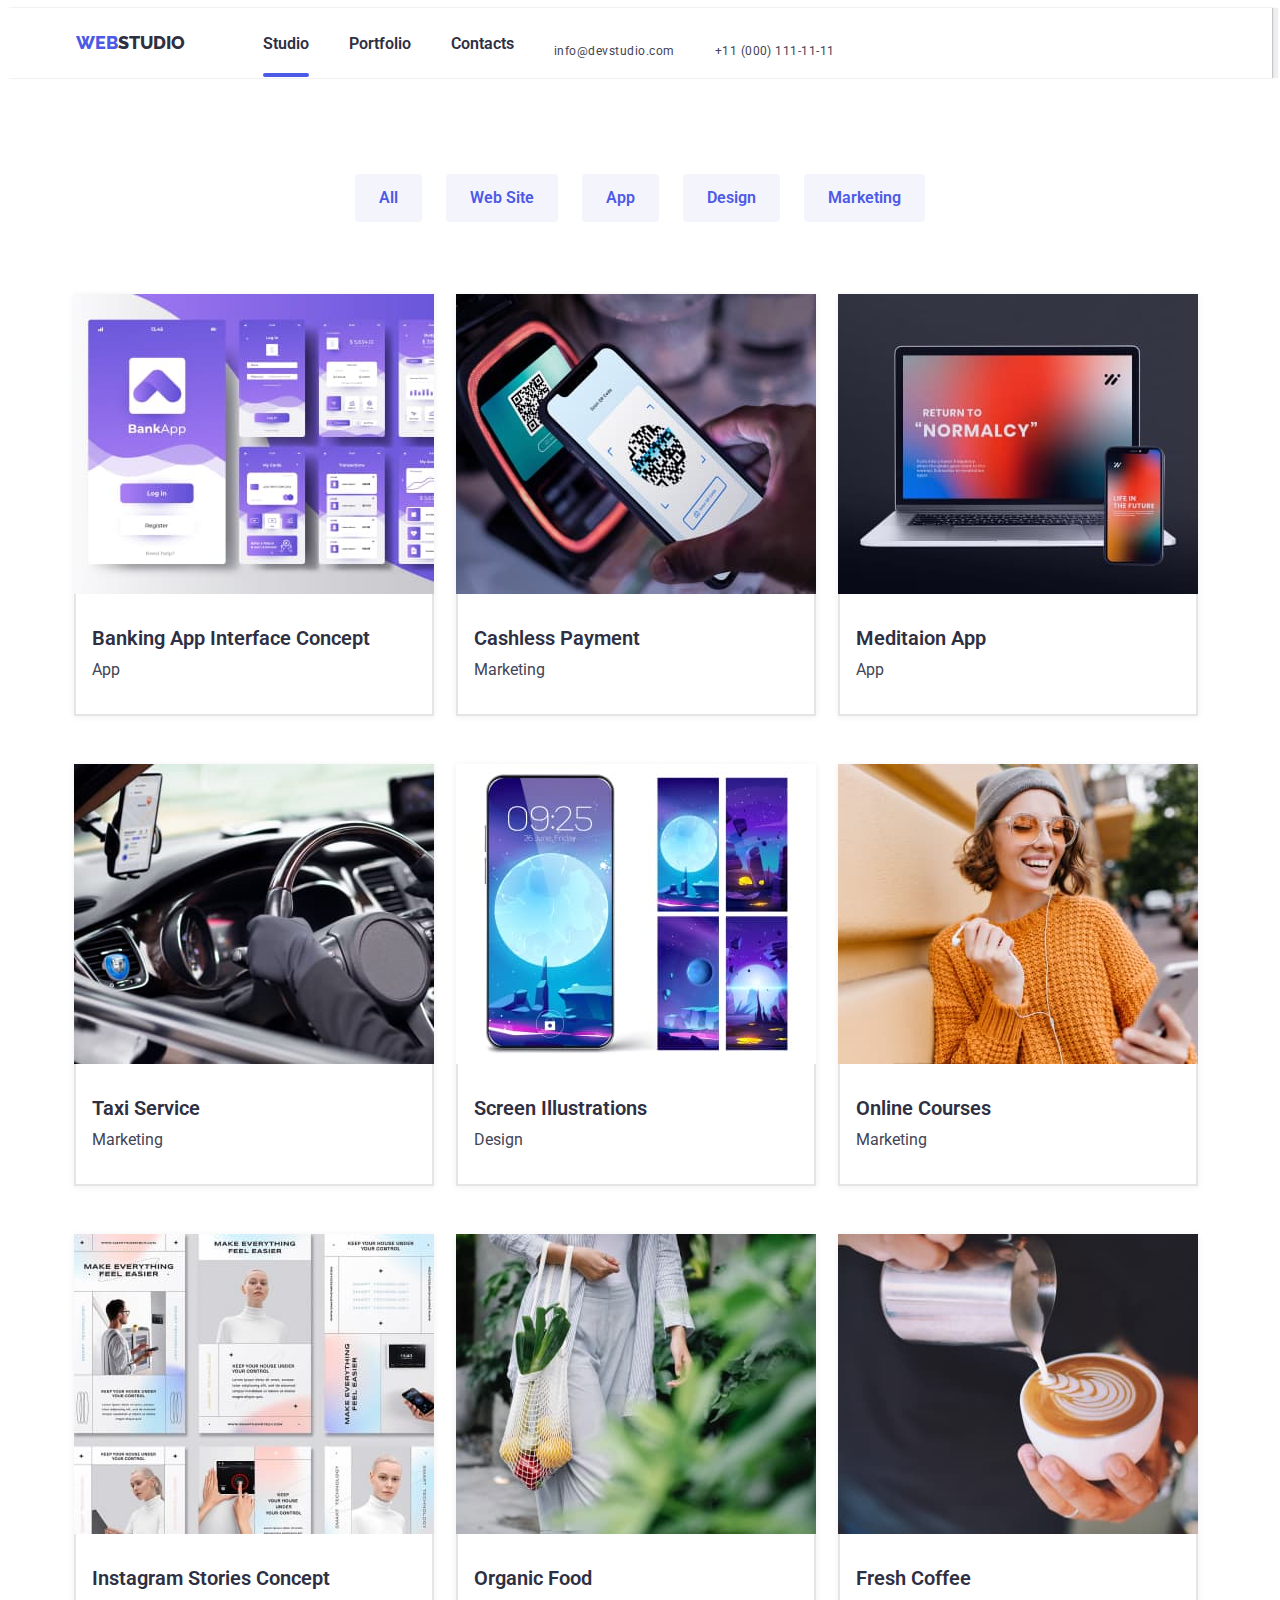
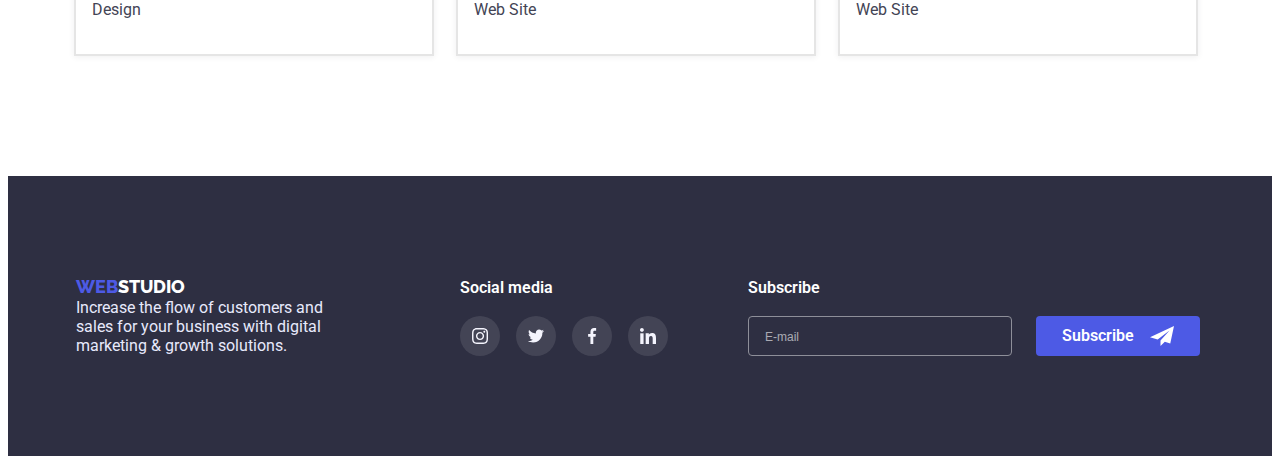
==== commit 8dd4287c: "ДЗ-7 Хедер підкореений" ====
--- a/portfolio.html
+++ b/portfolio.html
@@ -325,51 +325,55 @@
       </section>
     </main>
     <footer class="end-page">
-      <div class="container">
-        <div class="footer-logo-text">
-          <a href="./index.html">
-            <span class="logo-web">Web</span><span class="logo-studio-end-page">Studio</span></a
-          >
-          <p class="end-page-text">
-            Increase the flow of customers and sales for your business with digital marketing &
-            growth solutions.
-          </p>
-        </div>
-        <div class="social-media">
-          <h3 class="social-media-text">Social media</h3>
-          <ul class="list social-media-list">
-            <li>
-              <a class="social-media-footer" href="https://www.instagram.com">
-                <svg class="social-media-icon">
-                  <use href="./img/webstudio-svg.svg#instagram"></use>
-                </svg>
-              </a>
-            </li>
-            <li>
-              <a class="social-media-footer" href="https://www.twitter.com/">
-                <svg class="social-media-icon">
-                  <use href="./img/webstudio-svg.svg#twitter"></use>
-                </svg>
-              </a>
-            </li>
-            <li>
-              <a class="social-media-footer" href="https://www.facebook.com">
-                <svg class="social-media-icon">
-                  <use href="./img/webstudio-svg.svg#facebook"></use>
-                </svg>
-              </a>
-            </li>
-            <li>
-              <a class="social-media-footer" href="https://www.linkedin.com">
-                <svg class="social-media-icon">
-                  <use href="./img/webstudio-svg.svg#linkedin"></use>
-                </svg>
-              </a>
-            </li>
-          </ul>
+      <div class="container footer-content-logo footer-tablet">
+        <div class="logosocial">
+          <div class="footer-logo-text">
+            <a class="center-text" href="./index.html ">
+              <span class="logo-web">Web</span><span class="logo-studio-end-page">Studio</span></a
+            >
+            <div class="possibility">
+              <p class="end-page-text">
+                Increase the flow of customers and sales for your business with digital marketing &
+                growth solutions.
+              </p>
+            </div>
+          </div>
+          <div class="social-media">
+            <h3 class="social-media-text center-text">Social media</h3>
+            <ul class="list social-media-list">
+              <li>
+                <a class="social-media-footer" href="https://www.instagram.com">
+                  <svg class="social-media-icon">
+                    <use href="./img/webstudio-svg.svg#instagram"></use>
+                  </svg>
+                </a>
+              </li>
+              <li>
+                <a class="social-media-footer" href="https://www.twitter.com/">
+                  <svg class="social-media-icon">
+                    <use href="./img/webstudio-svg.svg#twitter"></use>
+                  </svg>
+                </a>
+              </li>
+              <li>
+                <a class="social-media-footer" href="https://www.facebook.com">
+                  <svg class="social-media-icon">
+                    <use href="./img/webstudio-svg.svg#facebook"></use>
+                  </svg>
+                </a>
+              </li>
+              <li>
+                <a class="social-media-footer" href="https://www.linkedin.com">
+                  <svg class="social-media-icon">
+                    <use href="./img/webstudio-svg.svg#linkedin"></use>
+                  </svg>
+                </a>
+              </li>
+            </ul>
+          </div>
         </div>
         <div class="subscribe-footer">
-          <p class="subscribe-label-title">Subscribe</p>
+          <p class="subscribe-label-title center-text">Subscribe</p>
           <form class="subscribe-button-form">
             <label class="subscribe-label-title" for="subscrib-email"></label>
             <input
@@ -379,12 +383,14 @@
               id="subscrib-email"
               placeholder="E-mail"
             />
-            <button class="subscribe-button">
-              <p class="subscribe-button-text">Subscribe</p>
-              <svg class="subscribe-svg">
-                <use href="./img/webstudio-svg.svg#send-to-subscribe"></use>
-              </svg>
-            </button>
+            <div class="footer-user-btn">
+              <button class="subscribe-button">
+                <p class="subscribe-button-text">Subscribe</p>
+                <svg class="subscribe-svg">
+                  <use href="./img/webstudio-svg.svg#send-to-subscribe"></use>
+                </svg>
+              </button>
+            </div>
           </form>
         </div>
       </div>
--- a/css/styles.css
+++ b/css/styles.css
@@ -80,15 +80,17 @@
 .container {
   margin-left: auto;
   margin-right: auto;
-  padding-left: 16px;
-  padding-right: 16px;
-  max-width: 1158 px;
+  padding-left: 15px;
+  padding-right: 15px;
+  max-width: 1158px;
 }
 
 .content {
   justify-content: center;
 }
+
 /* ---------------------HEADER-------------- */
+
 .header-style {
   /* padding-top: 24px;
   padding-bottom: 24px; */
@@ -100,8 +102,422 @@
   align-items: center;
   width: 100%;
   height: 70px;
-  width: 1158px;
-}
+  max-width: 1158px;
+}
+
+.navigation-style .logoborger {
+  display: flex;
+  align-items: center;
+  justify-content: space-between;
+}
+
+.logo-web {
+  text-transform: uppercase;
+  font-family: 'Raleway', sans-serif;
+  color: var(--irish);
+  font-weight: 800;
+  font-size: 18px;
+  line-height: 1.2;
+}
+
+.logo-studio {
+  text-transform: uppercase;
+  color: var(--navyblue);
+  font-family: 'Raleway', sans-serif;
+  font-weight: 800;
+  font-size: 18px;
+  line-height: 1.2;
+}
+
+.nav-transition .item + .item {
+  margin-left: 40px;
+}
+.nav-transition {
+  display: flex;
+  margin-left: 123px;
+}
+
+.contacts {
+  color: var(--slate);
+  font-weight: 400;
+  font-size: 16px;
+  line-height: 1.5;
+  padding: 0;
+
+  transition: color 250ms cubic-bezier(0.4, 0, 0.2, 1);
+}
+
+.contacts {
+  font-weight: 400;
+  font-size: 12px;
+  line-height: 1.33;
+  letter-spacing: 0.04em;
+  color: var(--slate);
+
+  transition-property: color;
+  transition-duration: 250ms;
+  transition-timing-function: cubic-bezier(0.4, 0, 0.2, 1);
+}
+
+.contacts:hover,
+.contacts:focus {
+  color: var(--irish);
+}
+/* -------------------HEADER MOBIL -------------------- */
+@media screen and (max-width: 767px) {
+  /* .container: {
+    width: 767px;
+  } */
+
+  .nav-transition {
+    display: none;
+  }
+  .contacts-style-item {
+    display: none;
+  }
+
+  .header .container {
+    width: 428px;
+    margin-left: auto;
+    margin-right: auto;
+    max-width: 100%;
+  }
+  .header-style .burger {
+    display: flex;
+    align-items: center;
+    justify-content: space-between;
+    width: 100%;
+    height: 70px;
+  }
+}
+
+/* -------------------AND HEADER MOBIL -------------------- */
+
+/* -------------TABLET HEADER ------------------ */
+
+@media screen and (min-width: 768px) and (max-width: 1199px) {
+  .header-style .container {
+    width: 768px;
+  }
+  .container-test {
+    display: flex;
+    align-items: center;
+    justify-content: center;
+    width: 768px;
+    height: 70px;
+    margin-left: auto;
+    margin-right: auto;
+  }
+
+  .button-mobil {
+    display: none;
+  }
+
+  eader .container {
+    width: 736px;
+  }
+
+  .header-style .container {
+    display: flex;
+    align-items: center;
+  }
+
+  .nav-transition .item + .item {
+    /* margin-left: 40px; */
+  }
+  .nav-transition {
+    display: flex;
+    margin-left: 123px;
+  }
+
+  .contacts-style-item {
+    display: flex;
+    flex-direction: column;
+    margin-top: 24px;
+    margin-bottom: 10px;
+    margin-left: auto;
+  }
+  .navigation-style {
+    color: var(--navyblue);
+    font: var(--primary-font), sans-serif;
+    font-weight: 600;
+    font-size: 16px;
+  }
+
+  .transition {
+    display: block;
+    padding-top: 24px;
+    padding-bottom: 24px;
+    color: var(--navyblue);
+    font-weight: 600;
+    font-size: 16px;
+
+    transition-property: color;
+    transition-duration: 250ms;
+    transition-timing-function: cubic-bezier(0.4, 0, 0.2, 1);
+  }
+
+  .transition:hover,
+  .transition:focus {
+    color: var(--slate);
+  }
+
+  .transition:active {
+    color: var(--irish);
+  }
+
+  .link-line {
+    position: relative;
+  }
+
+  .underline::before {
+    content: '';
+    display: block;
+    position: absolute;
+    left: 0;
+    bottom: 0;
+
+    width: 100%;
+    height: 4px;
+    background-color: var(--irish);
+    border-radius: 2px;
+  }
+
+  .underline {
+    color: var(--irish);
+  }
+
+  .underline:hover,
+  .underline:focus {
+    color: var(--irish);
+  }
+  .link-line::after {
+    content: '';
+    position: absolute;
+    left: 0;
+    bottom: 0;
+
+    display: block;
+
+    width: 100%;
+    height: 4px;
+    background-color: var(--irish);
+    border-radius: 2px;
+
+    transform: scaleX(0);
+    transition-duration: 250ms;
+    transition-timing-function: cubic-bezier(0.4, 0, 0.2, 1);
+  }
+
+  .link-line:hover::after {
+    transform: scaleX(1);
+  }
+
+  .contacts {
+    font-weight: 400;
+    font-size: 12px;
+    line-height: 1.33;
+    letter-spacing: 0.04em;
+    color: var(--slate);
+
+    transition-property: color;
+    transition-duration: 250ms;
+    transition-timing-function: cubic-bezier(0.4, 0, 0.2, 1);
+  }
+
+  .contacts:hover,
+  .contacts:focus {
+    color: var(--irish);
+  }
+}
+/* -------------------AND HEADER TABLET -------------------- */
+
+/* -------------------HEADER DESCTOP -------------------- */
+
+@media screen and (min-width: 1200px) {
+  .container {
+    width: 1158px;
+  }
+
+  .logo-trans-contacts {
+  }
+
+  header .logo-trans-contacts {
+    display: flex;
+    align-items: center;
+    width: 70%;
+    height: 70px;
+    max-width: 1158px;
+  }
+
+  .contacts-style-item {
+    flex-direction: row;
+  }
+
+  header .container {
+    display: flex;
+    align-items: center;
+      height: 70px;
+    max-width: 1158px;
+  }
+
+  .button-mobil {
+    display: none;
+  }
+
+  .nav-transition .item + .item {
+    /* margin-left: 40px; */
+  }
+  .nav-transition {
+    display: flex;
+    margin-left: 123px;
+  }
+
+  .contacts-style-item {
+    display: flex;
+    margin-top: 24px;
+    margin-bottom: 10px;
+    margin-left: auto;
+  }
+  
+  .navigation-style {
+    color: var(--navyblue);
+    font: var(--primary-font), sans-serif;
+    font-weight: 600;
+    font-size: 16px;
+  }
+
+  .transition {
+    display: block;
+    padding-top: 24px;
+    padding-bottom: 24px;
+    color: var(--navyblue);
+    font-weight: 600;
+    font-size: 16px;
+
+    transition-property: color;
+    transition-duration: 250ms;
+    transition-timing-function: cubic-bezier(0.4, 0, 0.2, 1);
+  }
+
+  .transition:hover,
+  .transition:focus {
+    color: var(--slate);
+  }
+
+  .transition:active {
+    color: var(--irish);
+  }
+
+  .link-line {
+    position: relative;
+  }
+
+  .underline::before {
+    content: '';
+    display: block;
+    position: absolute;
+    left: 0;
+    bottom: 0;
+
+    width: 100%;
+    height: 4px;
+    background-color: var(--irish);
+    border-radius: 2px;
+  }
+
+  .underline {
+    color: var(--irish);
+  }
+
+  .underline:hover,
+  .underline:focus {
+    color: var(--irish);
+  }
+  .link-line::after {
+    content: '';
+    position: absolute;
+    left: 0;
+    bottom: 0;
+
+    display: block;
+
+    width: 100%;
+    height: 4px;
+    background-color: var(--irish);
+    border-radius: 2px;
+
+    transform: scaleX(0);
+    transition-duration: 250ms;
+    transition-timing-function: cubic-bezier(0.4, 0, 0.2, 1);
+  }
+
+  .link-line:hover::after {
+    transform: scaleX(1);
+  }
+  .nav-transition {
+    display: flex;
+    margin-left: 78px;
+  }
+
+  .navigation-style {
+    color: var(--navyblue);
+    font: var(--primary-font), sans-serif;
+    font-weight: 600;
+    font-size: 16px;
+  }
+
+  .transition {
+    display: block;
+    padding-top: 24px;
+    padding-bottom: 24px;
+    color: var(--navyblue);
+
+    transition-property: color;
+    transition-duration: 250ms;
+    transition-timing-function: cubic-bezier(0.4, 0, 0.2, 1);
+  }
+
+  .contacts-style-item {
+    flex-direction: none;
+    margin-left: 0;
+  }
+
+  .contacts-style-item {
+    display: flex;
+    align-items: center;
+    justify-content: center;
+  }
+
+  .contacts:hover,
+  .contacts:focus {
+    color: var(--irish);
+  }
+
+  .contacts-style-item .item + .item {
+    margin-left: 40px;
+  }
+}
+
+/* -------------------AND HEADER DESCTOP -------------------- */
+
+/* ------------BUTTON MOBIL MENU HEADER ---------------- */
+.button-mobil-svg {
+  width: 32px;
+  height: 22px;
+  fill: var(--navyblue);
+  transition-property: color;
+  transition-duration: 250ms;
+  transition-timing-function: cubic-bezier(0.4, 0, 0.2, 1);
+}
+
+.button-mobil-svg:hover,
+.button-mobil-svg:focus {
+  color: var(--button-hero-active);
+}
+/* ------------------HEADER AND----------------- */
+
+/* ----------------MOBIL MENU HEADER -------------- */
 
 .js-menu-container {
   position: fixed;
@@ -120,108 +536,83 @@
   transform: translateX(100%);
 }
 
-@media screen and (min-width: 480px) {
-  .container {
-    width: 428px;
-    margin-left: auto;
-    margin-right: auto;
-  }
-}
-
-@media screen and (min-width: 768px) {
-  .container {
-    width: 736px;
-  }
-}
-
-@media screen and (min-width: 1200px) {
-  .container {
-    width: 1168px;
-  }
-}
-
-header .container {
-  display: flex;
-  width: 428px;
-  margin-left: auto;
-  margin-right: auto;
-}
-
-.logo-web {
-  text-transform: uppercase;
-  font-family: 'Raleway', sans-serif;
-  color: var(--irish);
-  font-weight: 800;
-  font-size: 18px;
-  line-height: 1.2;
-}
-
-.logo-studio {
-  text-transform: uppercase;
-  color: var(--navyblue);
-  font-family: 'Raleway', sans-serif;
-  font-weight: 800;
-  font-size: 18px;
-  line-height: 1.2;
-}
-
-.button-mobil-svg {
-  width: 32px;
-  height: 22px;
-  fill: var(--navyblue);
-  transition-property: color;
-  transition-duration: 250ms;
-  transition-timing-function: cubic-bezier(0.4, 0, 0.2, 1);
-}
-
-.button-mobil-svg:hover,
-.button-mobil-svg:focus {
-  color: var(--button-hero-active);
+.button-modal-close {
+  position: absolute;
+  top: 40px;
+  right: 40px;
+  width: 24px;
+  height: 24px;
+
+  display: flex;
+  justify-content: center;
+  align-items: center;
+
+  border-radius: 50%;
+  border: 1px solid rgba(0, 0, 0, 0.1);
+  background-color: rgb(231, 233, 252);
+  cursor: pointer;
+  fill: var(--button-close);
+
+  transition-property: fill, background-color;
+  transition-duration: var(--transition-time);
+  transition-timing-function: var(--cubic-bezier);
+}
+.hero-close-link {
+  width: 8px;
+  height: 8px;
+}
+
+.button-modal-close:hover,
+.button-modal-close:focus {
+  fill: #e7e9fc;
+  background-color: var(--button-hero-active);
+}
+
+.social-network-list {
+  display: flex;
+  justify-content: space-between;
+}
+
+.social-network-list {
+  display: flex;
+  flex-wrap: wrap;
+  gap: 24px;
+  margin-top: 12px;
+}
+
+.social-network {
+  display: flex;
+  width: 40px;
+  height: 40px;
+  border-radius: 50%;
+  justify-content: center;
+  align-items: center;
+  background-color: var(--irish);
+  cursor: pointer;
+
+  transition-property: background-color;
+  transition-duration: var(--transition-time);
+  transition-timing-function: var(--cubic-bezier);
+}
+
+.social-network:hover,
+.social-network:focus,
+.social-network:active {
+  background-color: var(--button-hero-active);
+}
+
+.workers-data-icon {
+  width: 16px;
+  height: 16px;
 }
 
 @media screen and (max-width: 767px) {
-  .nav-transition {
-    display: none;
-  }
-
-  .header-style .container {
-    display: flex;
-    align-items: center;
-    justify-content: space-between;
-    max-width: 100%;
-  }
-
-  .navigation-style .logoborger {
-    display: flex;
-    align-items: center;
-    justify-content: space-between;
-  }
-
-  .contacts-style-item {
-    display: none;
-  }
-
   .button-mobil {
     border: none;
     background-color: transparent;
     padding: 0;
     line-height: 0;
   }
-
-  /* .button-mobil-svg {
-    width: 32px;
-    height: 22px;
-    fill: var(--navyblue);
-    transition-property: fill;
-    transition-duration: 250ms;
-    transition-timing-function: cubic-bezier(0.4, 0, 0.2, 1);
-  }
-
-  .button-mobil-svg:hover,
-  .button-mobil-svg:focus {
-    fill: var(--button-hero-active);
-  } */
-
   .mobil-modal {
     position: fixed;
     display: flex;
@@ -320,222 +711,7 @@
   }
 }
 
-@media screen and (min-width: 1200px) {
-  .container {
-    width: 1168px;
-      }
-
-      .button-mobil {
-        display: none;
-      }
-
-      
-
-  }
-
-/* -----------------mobil-header-and----------------- */
-
-/* ----------------modal-menu */
-
-.button-modal-close {
-  position: absolute;
-  top: 40px;
-  right: 40px;
-  width: 24px;
-  height: 24px;
-
-  display: flex;
-  justify-content: center;
-  align-items: center;
-
-  border-radius: 50%;
-  border: 1px solid rgba(0, 0, 0, 0.1);
-  background-color: rgb(231, 233, 252);
-  cursor: pointer;
-  fill: var(--button-close);
-
-  transition-property: fill, background-color;
-  transition-duration: var(--transition-time);
-  transition-timing-function: var(--cubic-bezier);
-}
-.hero-close-link {
-  width: 8px;
-  height: 8px;
-}
-
-.button-hero-close:hover,
-.button-hero-close:focus {
-  fill: #e7e9fc;
-  background-color: var(--button-hero-active);
-}
-
-.social-network-list {
-  display: flex;
-  justify-content: space-between;
-}
-
-.social-network-list {
-  display: flex;
-  flex-wrap: wrap;
-  gap: 24px;
-  margin-top: 12px;
-}
-
-.social-network {
-  display: flex;
-  width: 40px;
-  height: 40px;
-  border-radius: 50%;
-  justify-content: center;
-  align-items: center;
-  background-color: var(--irish);
-  cursor: pointer;
-
-  transition-property: background-color;
-  transition-duration: var(--transition-time);
-  transition-timing-function: var(--cubic-bezier);
-}
-
-.social-network:hover,
-.social-network:focus,
-.social-network:active {
-  background-color: var(--button-hero-active);
-}
-
-.workers-data-icon {
-  width: 16px;
-  height: 16px;
-}
-
-@media screen and (min-width: 768px) and (max-width: 1199px) {
-  header .container {
-    width: 736px;
-  }
-
-  .button-mobil {
-    display: none;
-  }
-  .nav-transition .item + .item {
-    margin-left: 40px;
-  }
-  .nav-transition {
-    display: flex;
-    margin-left: 123px;
-  }
-
-  .contacts-style-item {
-    display: flex;
-    flex-direction: column;
-    margin-top: 24px;
-    margin-bottom: 10px;
-    margin-left: auto;
-  }
-  .navigation-style {
-    color: var(--navyblue);
-    font: var(--primary-font), sans-serif;
-    font-weight: 600;
-    font-size: 16px;
-  }
-
-  .transition {
-    display: block;
-    padding-top: 24px;
-    padding-bottom: 24px;
-    color: var(--navyblue);
-    font-weight: 600;
-    font-size: 16px;
-
-    transition-property: color;
-    transition-duration: 250ms;
-    transition-timing-function: cubic-bezier(0.4, 0, 0.2, 1);
-  }
-
-  .transition:hover,
-  .transition:focus {
-    color: var(--slate);
-  }
-
-  .transition:active {
-    color: var(--irish);
-  }
-
-  .link-line {
-    position: relative;
-  }
-
-  .underline::before {
-    content: '';
-    display: block;
-    position: absolute;
-    left: 0;
-    bottom: 0;
-
-    width: 100%;
-    height: 4px;
-    background-color: var(--irish);
-    border-radius: 2px;
-  }
-
-  .underline {
-    color: var(--irish);
-  }
-
-  .underline:hover,
-  .underline:focus {
-    color: var(--irish);
-  }
-  .link-line::after {
-    content: '';
-    position: absolute;
-    left: 0;
-    bottom: 0;
-
-    display: block;
-
-    width: 100%;
-    height: 4px;
-    background-color: var(--irish);
-    border-radius: 2px;
-
-    transform: scaleX(0);
-    transition-duration: 250ms;
-    transition-timing-function: cubic-bezier(0.4, 0, 0.2, 1);
-  }
-
-  .link-line:hover::after {
-    transform: scaleX(1);
-  }
-
-  .contacts {
-    font-weight: 400;
-    font-size: 12px;
-    line-height: 1.33;
-    letter-spacing: 0.04em;
-    color: var(--slate);
-
-    transition-property: color;
-    transition-duration: 250ms;
-    transition-timing-function: cubic-bezier(0.4, 0, 0.2, 1);
-  }
-
-  .contacts:hover,
-  .contacts:focus {
-    color: var(--irish);
-  }
-}
-
-@media screen and (min-width: 1200px) {
-  .container {
-    width: 1168px;
-  }
-
-  .contacts-style-item {
-    flex-direction: none;
-    margin-left: 0;
-  }
-}
-
-/* ------------------HEADER AND----------------- */
+/* ----------------AND MOBIL MENU -------------- */
 
 /* ----------------HERO------------------ */
 
@@ -551,7 +727,7 @@
   margin-left: auto;
   margin: auto;
   background-size: cover;
-  max-width: 480px;
+  max-width: 100%;
 }
 
 @media screen and (min-devise-pixel-ratio: 2) and (max-width: 767px),
@@ -895,13 +1071,13 @@
   .hero-text {
     font-size: 36px;
     line-height: 1.11;
-    width: 320px;
+    max-width: 320px;
   }
 }
 
 @media screen and (min-width: 768px) {
   .hero {
-    max-width: 768px;
+    max-width: 100%;
     padding-bottom: 108px;
     background-image: linear-gradient(rgba(46, 47, 66, 0.7), rgba(46, 47, 66, 0.7)),
       url('../img/hero-img/hero-tablet.jpg');
@@ -958,708 +1134,6 @@
 
 /* ------------------MOBIL Description----------------- */
 .visually-hidden {
-  position: absolute;
-  white-space: nowrap;
-  width: 1px;
-  height: 1px;
-  overflow: hidden;
-  border: 0;
-  padding: 0;
-  clip: rect(0 0 0 0);
-  clip-path: inset(50%);
-  margin: -1px;
-}
-
-.description {
-  margin-top: 96px;
-}
-
-.container-our-advantages {
-  margin-left: auto;
-  margin-right: auto;
-  padding-left: 16px;
-  padding-right: 16px;
-}
-
-.list-item:not(:last-child) {
-  margin-bottom: 72px;
-}
-
-.title-item {
-  font-family: var(--Primary-font);
-  font-size: 36px;
-  font-weight: 700;
-  line-height: 1.11;
-  letter-spacing: 0.02em;
-  text-align: center;
-  color: var(--navyblue);
-
-  margin-top: 8px;
-}
-
-.text-item {
-  font-family: Roboto;
-  font-size: 16px;
-  font-weight: 500;
-  line-height: 24px;
-  letter-spacing: 0.02em;
-  text-align: left;
-  color: var(--slate);
-}
-/* ------------------AND mobol Description----------------- */
-/* ------------------TABLET Description----------------- */
-
-/* ------------------AND TABLET Description----------------- */
-/* ------------------DESCTOP Description----------------- */
-
-/* ------------------AND DESCTOP Description----------------- */
-
-/* ------------------DESCTOP What are we doing----------------- */
-
-@media screen and (max-width: 1199px) {
-    .profile {
-    display: none;
-    }
-}
-
-@media screen and (min-width:1200px) {
-
-}
-
-/* ------------------AND DESCTOP What are we doing----------------- */
-
-
-/* ------------------ mobl Our Team----------------- */
-
-.section-teem-workers {
-  background-color: var(--clode);
-  padding-top: 120px;
-  padding-bottom: 120px;
-}
-
-.teem-workers {
-  color: var(--navyblue);
-  font-weight: 600;
-  font-size: 36px;
-  line-height: 1.1;
-  text-align: center;
-}
-
-.workers {
-  color: var(--navyblue);
-  font-weight: 600;
-  font-size: 20px;
-  line-height: 1.1;
-}
-
-.social-network-list {
-  display: flex;
-  flex-wrap: wrap;
-  gap: 24px;
-  margin-top: 12px;
-}
-
-.social-network {
-  display: flex;
-  width: 40px;
-  height: 40px;
-  border-radius: 50%;
-  justify-content: center;
-  align-items: center;
-  background-color: var(--irish);
-  cursor: pointer;
-
-  transition-property: background-color;
-  transition-duration: var(--transition-time);
-  transition-timing-function: var(--cubic-bezier);
-}
-
-.social-network:hover,
-.social-network:focus,
-.social-network:active {
-  background-color: var(--button-hero-active);
-}
-
-.workers-data-icon {
-  width: 16px;
-  height: 16px;
-}
-
-.workers-bg-color {
-  background-color: var(--body-bg-color);
-  box-shadow: 0px 1px 6px rgba(46, 47, 66, 0.08), 0px 1px 1px rgba(46, 47, 66, 0.16),
-    0px 2px 1px rgba(46, 47, 66, 0.08);
-  border-radius: 0px 0px 4px 4px;
-}
-
-.position-workers {
-  color: var(--slate);
-  font-size: 16px;
-  line-height: 1.5;
-  margin-top: 8px;
-}
-
-.workers-data {
-  padding: 32px 16px;
-  text-align: center;
-}
-
-.teem-workers-flex {
-  display: flex;
-  gap: 24px;
-  margin-top: 72px;
-  justify-content: center;
-}
-
-/* ------------------AND mobil Our Team----------------- */
-
-/* ------------------ TABLET Our Team----------------- */
-
-@media screen and (max-width: 767px) {
-  .teem-workers-flex {
-    justify-content: center;
-    flex-wrap: wrap;
-  }
-
-  .workers-bg-color:not(:last-child) {
-    margin-bottom: 72px;
-  }
-}
-
-/* ------------------AND TABLET Our Team----------------- */
-@media screen and (min-width: 768px) and (max-width: 1199px) {
-  .workers-bg-color:not(:nth-last-child(-n + 2)) {
-    margin-bottom: 64px;
-  }
-
-  .teem-workers-flex {
-    margin-left: auto;
-    margin-right: auto;
-  }
-  .teem-workers-flex {
-    flex-wrap: nowrap;
-  }
-}
-
-@media screen and (min-width: 768px) {
-  .section-teem-workers {
-    padding-bottom: 104px;
-  }
-
-  .teem-workers-flex {
-    flex-wrap: wrap;
-  }
-
-  .teem-workers-flex {
-    flex-basis: calc((100% - 24px) / 2);
-  }
-
-  .workers-bg-color:nth-child(2n + 1) {
-    margin-right: 24px;
-  }
-}
-/* ------------------DESCTOP Our Team----------------- */
-
-@media screen and (min-width: 1200px) {
-  .teem-workers-flex {
-    flex-wrap: nowrap;
-  }
-
-  .section-teem-workers {
-    padding-top: 120px;
-    padding-bottom: 120px;
-  }
-
-  .workers-bg-color:not(:nth-child(4n)) {
-    margin-right: 24px;
-  }
-
-  .workers-bg-color:not(:nth-last-child(-n + 4)) {
-    margin-bottom: 24px;
-  }
-} 
-
-/* ------------------AND DESCTOP Our Team----------------- */
-
-@media screen and (max-width: 1199px) {
-  .profile {
-    display: none;
-  }
-}
-
-@media screen and (min-width: 1200px) {
-  .profile {
-    padding-top: 60px;
-    padding-bottom: 120px;
-  }
-
-  .profile {
-    display: flex;
-    padding-bottom: 120px;
-  }
-
-  .job-profile {
-    color: var(--navyblue);
-    font-weight: 600;
-    font-size: 36px;
-    line-height: 1.1;
-    text-align: center;
-  }
-
-  .job-profile-img {
-    display: flex;
-    margin-top: 72px;
-    gap: 24px;
-  }
-
-  .job-profile-img:not(:last-child) {
-    margin-right: 24px;
-  }
-}
-
-/* -----------------MOBIL Customers------------- */
-
-.section-customers {
-  padding-top: 120px;
-  padding-bottom: 120px;
-}
-.customers {
-  color: var(--navyblue);
-  font-weight: 600;
-  font-size: 36px;
-  line-height: 1.2;
-  text-align: center;
-  margin-bottom: 72px;
-}
-
-.customers-list {
-  display: flex;
-  flex-wrap: wrap;
-  gap: 24px;
-}
-
-.customers-list .item {
-  flex-basis: calc((100% - 120px) / 6);
-}
-
-.customers-list-icon-svg {
-  width: 104px;
-  height: 56px;
-}
-
-.customers-list-icon-link {
-  width: 168px;
-  height: 88px;
-  border-radius: 4px;
-  display: flex;
-  justify-content: center;
-  align-items: center;
-  color: var(--lightslate);
-  border: 1px solid var(--lightslate);
-
-  transition-property: color, border;
-  transition-duration: var(--transition-time);
-  transition-timing-function: var(--cubic-bezier);
-}
-
-.customers-list-icon-link:hover,
-.customers-list-icon-link:focus {
-  color: var(--irish);
-  border: 1px solid var(--irish);
-}
-
-.customers-list-icon-svg {
-  fill: currentColor;
-}
-
-@media screen and (max-width: 427px) {
-  .customers-list-icon-link:not(:last-child) {
-    margin-bottom: 72px;
-  }
-}
-
-@media screen and (min-width: 428px) and (max-width: 767px) {
-  .customers-list-icon-link:not(:nth-last-child(-n + 2)) {
-    margin-bottom: 72px;
-  }
-
-  .customers-list-icon-link:nth-child(2n + 1) {
-    margin-right: 16px;
-  }
-}
-
-/* -----------------AND MOBIL Customers------------- */
-/* -----------------TABLET Customers------------- */
-
-@media screen and (min-width: 768px) {
-  .customers-list {
-    flex-basis: calc((100% - 48px) / 3);
-  }
-
-  .customers-list {
-    display: flex;
-    flex-wrap: wrap;
-    column-gap: 24px;
-    row-gap: 72px;
-    justify-content: center;
-  }
-
-  .subscribe-footer {
-    margin-left: 0;
-  }
-
-  .customers-svg-border {
-    width: 168px;
-  }
-}
-/* -----------------AND TABLET Customers------------- */
-/* -----------------DESCTOP Customers------------- */
-@media screen and (min-width: 768px) and (max-width: 1199px) {
-  .customers-list-icon-link:not(:nth-child(3n + 3)) {
-    margin-right: 24px;
-  }
-
-  .customercustomers-list-icon-link:not(:nth-last-child(-n + 3)) {
-    margin-bottom: 72px;
-  }
-}
-@media screen and (min-width: 1200px) {
-  .section-customers {
-    padding-top: 120px;
-    padding-bottom: 120px;
-  }
-
-  .customers-list {
-    gap: 22px;
-  }
-}
-/* -----------------AND DESCTOP Customers------------- */
-
-
-
-
-/* ----------------------------------------STAROE-------------- */
-/* @media screen and (max-width: 479px) {
-  .logoburger {
-    display: flex;
-    flex-wrap: wrap;
-
-    align-items: center;
-    justify-content: space-between;
-  }
-
-  .item .contacts {
-    display: none;
-  }
-
-  .list .contacts {
-    display: none;
-  }
-
-  
-
- 
-} */
-
-/* @media screen and (min-width: 480px) {
-  .container-description {
-  width: 480px;
-  margin-left: auto;
-  margin-right: auto;
-  padding-left: 15px;
-  padding-right: 15px;
-justify-content: center;
-}
-  
-  .container .contacts-style-item {
-    display: none;
-  }
-
-  .item .contacts {
-    display: none;
-  }
-}
-@media screen and (min-width: 768px) {
-
-} */
-
-/* @media screen and (min-width: 1200px) {
-  .navigation-style {
-    display: flex;
-  }
-  .contacts-style-item {
-    display: flex;
-    flex-direction: row;
-  }
-  .end-page > .container {
-    display: flex;
-    flex-direction: row;
-    flex-direction: column;
-    flex-wrap: nowrap;
-  }
-
-  .container {
-    width: 1158px;
-  }
-}
-
-.primary-style {
-  justify-content: center;
-}
-
-
-
-
-
-.contacts-style-item {
-  display: flex;
-  flex-direction: row;
-} */
-
-/* .page-nav-container {
-  display: flex;
-  align-items: center;
-  justify-content: space-between;
-}
-
-.container {
-  align-items: center;
-  justify-content: space-between;
-}
-
-.hero-close-link {
-  width: 8px;
-  height: 8px;
-}
-
-.button-hero-close {
-  position: absolute;
-  top: 24px;
-  right: 24px;
-  width: 24px;
-  height: 24px;
-
-  display: flex;
-  justify-content: center;
-  align-items: center;
-
-  border-radius: 50%;
-  border: 1px solid rgba(0, 0, 0, 0.1);
-  background-color: rgb(231, 233, 252);
-  cursor: pointer;
-  fill: var(--button-close);
-
-  transition-property: fill, background-color;
-  transition-duration: var(--transition-time);
-  transition-timing-function: var(--cubic-bezier);
-}
-
-@media screen and (max-width: 767px) {
-  .customers-lishca {
-    flex-basis: calc((100% - 24px) / 2);
-  }
-  .nav-trobiansition {
-    display: none;
-  }
-}
-@media screen and (min-width: 768px) {
-  .customers-lishca {
-    flex-basis: calc((100% - 48px) / 3);
-  }
-
-  .contacts-style-item {
-    display: flex;
-    flex-direction: column;
-  }
-
-  .navigation-style {
-    display: flex;
-  }
-
-  .mobil-modal {
-    display: none;
-  }
-
-  
-
-  .header-style {
-    padding-bottom: 22px;
-  }
-
-  .header-style .container {
-    display: flex;
-    align-items: center;
-    width: 768px;
-  }
-
-  .nav-transition {
-    display: flex;
-    align-items: center;
-    margin-left: 77px;
-  }
-
-  .nav-transition .item + .item {
-    margin-left: 40px;
-  }
-
-
-
-  
-  .link-line {
-    position: relative;
-  }
-
-  .underline::before {
-    content: '';
-    display: block;
-    position: absolute;
-    left: 0;
-    bottom: 0;
-
-    width: 100%;
-    height: 4px;
-    background-color: var(--irish);
-    border-radius: 2px;
-  }
-
-  .underline {
-    color: var(--irish);
-  }
-
-  .underline:hover,
-  .underline:focus {
-    color: var(--irish);
-  }
-  .link-line::after {
-    content: '';
-    position: absolute;
-    left: 0;
-    bottom: 0;
-
-    display: block;
-
-    width: 100%;
-    height: 4px;
-    background-color: var(--irish);
-    border-radius: 2px;
-
-    transform: scaleX(0);
-    transition-duration: 250ms;
-    transition-timing-function: cubic-bezier(0.4, 0, 0.2, 1);
-  }
-
-  .link-line:hover::after {
-    transform: scaleX(1);
-  }
-
-
-}
-
-@media screen and (min-width: 768px) and (max-width: 1199px) {
-  .customers-lishca {
-    flex-basis: calc((100% - 120px) / 6);
-  }
-  .nav-trobiansition {
-    display: flex;
-  }
-
-  .contacts-style-item {
-    display: flex;
-    flex-direction: row;
-  }
-
-  .mobil-modal {
-    display: none;
-  }
-
-  .button-mobil {
-    display: none;
-  }
-  .transition {
-    padding-bottom: 19px;
-  }
-
-  .header-style {
-    padding-bottom: 10px;
-  }
-}
-
-@media screen and (min-width: 1200px) {
-  .nav-transition {
-    display: flex;
-  }
-
-  .header-style .container {
-    width: 1158px;
-  }
-
-  .mobil-modal {
-    display: none;
-  }
-
-  .button-mobil {
-    display: none;
-  }
-  .header-style {
-    padding-bottom: 28px;
-  }
-
-  .transition {
-    padding-bottom: 30px;
-  }
-
-  .contacts-style-item .list {
-    font-size: 16px;
-    line-height: 1.5;
-    letter-spacing: 0.02em;
-    margin-right: 40px;
-    color: var(--slate);
-
-    transition-property: color;
-    transition-duration: 250ms;
-    transition-timing-function: cubic-bezier(0.4, 0, 0.2, 1);
-  }
-
-  .contacts-style-item .list:hover,
-  .contacts-style-item .list:focus {
-    color: var(--irish);
-  }
-
-  .itemcontacts-style-item {
-    display: flex;
-    align-items: center;
-    margin-left: auto;
-  }
-} */
-
-/* .button-hero-close {
-  position: absolute;
-  top: 24px;
-  right: 24px;
-  width: 24px;
-  height: 24px;
-
-  display: flex;
-  justify-content: center;
-  align-items: center;
-
-  border-radius: 50%;
-  border: 1px solid rgba(0, 0, 0, 0.1);
-  background-color: rgb(231, 233, 252);
-  cursor: pointer;
-  fill: var(--button-close);
-
-  transition-property: fill, background-color;
-  transition-duration: var(--transition-time);
-  transition-timing-function: var(--cubic-bezier);
-} */
-/* -----------------mobil-header----------------- */
-
-/* -------------------hero----------- */
-
-/* advantages */
-
-/* .visually-hidden {
   position: absolute;
   width: 1px;
   height: 1px;
@@ -1776,48 +1250,31 @@
   .astronaut::before {
     background-image: url('../img/icons/astronaut.svg');
   }
-} */
-
-/* ---------------profile------------- */
-
-/* @media screen and (max-width: 1199px) {
+}
+
+/*---------------description---------------*/
+
+/* ------------------AND TABLET Description----------------- */
+/* ------------------DESCTOP Description----------------- */
+
+/* ------------------AND DESCTOP Description----------------- */
+
+/* ------------------DESCTOP What are we doing----------------- */
+
+@media screen and (max-width: 1199px) {
   .profile {
     display: none;
   }
 }
 
 @media screen and (min-width: 1200px) {
-  .profile {
-    padding-top: 60px;
-    padding-bottom: 120px;
-  }
-
-  .profile {
-    display: flex;
-    padding-bottom: 120px;
-  }
-
-  .job-profile {
-    color: var(--navyblue);
-    font-weight: 600;
-    font-size: 36px;
-    line-height: 1.1;
-    text-align: center;
-  }
-
-  .job-profile-img {
-    display: flex;
-    margin-top: 72px;
-    gap: 24px;
-  }
-
-  .job-profile-img:not(:last-child) {
-    margin-right: 24px;
-  }
-} */
-/* -------------------our-team-------------- */
-
-/* .section-teem-workers {
+}
+
+/* ------------------AND DESCTOP What are we doing----------------- */
+
+/* ------------------ mobl Our Team----------------- */
+
+.section-teem-workers {
   background-color: var(--clode);
   padding-top: 120px;
   padding-bottom: 120px;
@@ -1901,12 +1358,17 @@
   .teem-workers-flex {
     justify-content: center;
     flex-wrap: wrap;
-  }
-
-  .workers-bg-color:not(:last-child) {
     margin-bottom: 72px;
   }
-}
+
+  /* .workers-bg-color:not(:last-child) {
+    margin-bottom: 72px;
+  } */
+}
+
+/* ------------------AND mobil Our Team----------------- */
+
+/* ------------------ TABLET Our Team----------------- */
 
 @media screen and (min-width: 768px) and (max-width: 1199px) {
   .workers-bg-color:not(:nth-last-child(-n + 2)) {
@@ -1939,6 +1401,8 @@
     margin-right: 24px;
   }
 }
+/* ------------------AND TABLET Our Team----------------- */
+/* ------------------DESCTOP Our Team----------------- */
 
 @media screen and (min-width: 1200px) {
   .teem-workers-flex {
@@ -1957,13 +1421,48 @@
   .workers-bg-color:not(:nth-last-child(-n + 4)) {
     margin-bottom: 24px;
   }
-} */
-
-/* -------------Customers-----------------  */
-/* .section-customers {
+}
+
+
+@media screen and (min-width: 1200px) {
+  .profile {
+    padding-top: 60px;
+    padding-bottom: 120px;
+  }
+
+  .profile {
+    display: flex;
+    padding-bottom: 120px;
+  }
+
+  .job-profile {
+    color: var(--navyblue);
+    font-weight: 600;
+    font-size: 36px;
+    line-height: 1.1;
+    text-align: center;
+  }
+
+  .job-profile-img {
+    display: flex;
+    margin-top: 72px;
+    gap: 24px;
+  }
+
+  .job-profile-img:not(:last-child) {
+    margin-right: 24px;
+  }
+}
+
+/* ------------------AND DESCTOP Our Team----------------- */
+/* -----------------MOBIL Customers------------- */
+
+
+.section-customers {
   padding-top: 120px;
   padding-bottom: 120px;
 }
+
 .customers {
   color: var(--navyblue);
   font-weight: 600;
@@ -1973,16 +1472,6 @@
   margin-bottom: 72px;
 }
 
-.customers-list {
-  display: flex;
-  flex-wrap: wrap;
-  gap: 24px;
-}
-
-.customers-list .item {
-  flex-basis: calc((100% - 120px) / 6);
-}
-
 .customers-list-icon-svg {
   width: 104px;
   height: 56px;
@@ -2013,67 +1502,372 @@
   fill: currentColor;
 }
 
-@media screen and (max-width: 427px) {
-  .customers-list-icon-link:not(:last-child) {
-    margin-bottom: 72px;
-  }
-}
-
-@media screen and (min-width: 428px) and (max-width: 767px) {
-  .customers-list-icon-link:not(:nth-last-child(-n + 2)) {
-    margin-bottom: 72px;
-  }
-
-  .customers-list-icon-link:nth-child(2n + 1) {
-    margin-right: 16px;
-  }
-}
-
-@media screen and (min-width: 768px) and (max-width: 1199px) {
-  .customers-list-icon-link:not(:nth-child(3n + 3)) {
-    margin-right: 24px;
-  }
-
-  .customercustomers-list-icon-link:not(:nth-last-child(-n + 3)) {
-    margin-bottom: 72px;
-  }
-}
+
+@media screen and (max-width: 767px) {
+  .customers-list {
+  justify-content: center;
+  display: flex;
+  flex-wrap: wrap;
+  gap: 16px;
+  row-gap: 72px;
+}
+}
+
+/* -----------------AND MOBIL Customers------------- */
+/* -----------------TABLET Customers------------- */
+
 
 @media screen and (min-width: 768px) {
   .customers-list {
-    flex-basis: calc((100% - 48px) / 3);
-  }
-
-  .customers-list {
-    display: flex;
+    display: flex;
+    align-items: center;
+    justify-content: center;
     flex-wrap: wrap;
     column-gap: 24px;
     row-gap: 72px;
-    justify-content: center;
-  }
-
-  .subscribe-footer {
-    margin-left: 0;
-  }
-
-  .customers-svg-border {
-    width: 168px;
-  }
-}
+
+    margin: auto;
+  }
+}
+
+
+ /* -----------------AND TABLET Customers------------- */
+/* -----------------DESCTOP Customers------------- */
 
 @media screen and (min-width: 1200px) {
+  .container {
+    width: 1158;
+  }
   .section-customers {
     padding-top: 120px;
     padding-bottom: 120px;
   }
 
   .customers-list {
-    gap: 22px;
-  }
+  justify-content: center;
+  display: flex;
+  flex-wrap: wrap;
+  gap: 24px;
+}
+
+}
+/* -----------------AND DESCTOP Customers------------- */
+/* ----------------------------------------FOOTER-------------- */
+
+.end-page > .container {
+  display: flex;
+  flex-direction: row;
+  /* flex-direction: column; */
+  /* display: flex;
+  flex-wrap: wrap; */
+}
+
+.end-page {
+  background-color: var(--navyblue);
+  padding-top: 100px;
+  padding-bottom: 100px;
+}
+
+/* .subscribe-footer {
+  margin-left: 80px;
 } */
-/* -----------portfolio--------------------------------- */
-
-/* .portfolio-style {
+
+.logo-studio-end-page {
+  text-transform: uppercase;
+  color: var(--button-hero-tc);
+  font-family: 'Raleway', sans-serif;
+  font-weight: 800;
+  font-size: 18px;
+  line-height: 1.2;
+}
+
+/* .subscribe-button-form {
+  display: flex;
+  justify-content: center;
+  align-content: center;
+} */
+
+.end-page-text {
+  color: var(--cornflower);
+  font-size: 16px;
+  line-height: 1.2;
+  width: 264px;
+}
+
+.social-media-list {
+  display: flex;
+  flex-wrap: wrap;
+  gap: 16px;
+}
+
+.social-media-text {
+  font-family: var(--Primary-font) sans-serif;
+  color: var(--body-bg-color);
+  font-weight: 600;
+  font-size: 16px;
+  line-height: 1.5;
+}
+
+.social-media-footer {
+  width: 40px;
+  height: 40px;
+  background-color: var(--social-footer-bg-color);
+  border-radius: 50%;
+  display: flex;
+  gap: 24px;
+  justify-content: center;
+  align-items: center;
+
+  transition-property: background-color;
+  transition-duration: var(--transition-time);
+  transition-timing-function: var(--cubic-bezier);
+}
+
+.social-media-icon {
+  width: 16px;
+  height: 16px;
+}
+
+.social-media-footer:hover,
+.social-media-footer:focus {
+  background-color: var(--success);
+}
+
+.subscribe-label-title {
+  color: var(--body-bg-color);
+  font-family: var(--Primary-font);
+  font-weight: 600;
+  font-size: 16px;
+  line-height: 1.5;
+  margin-bottom: 16px;
+}
+
+.subscribe-label-input {
+  height: 40px;
+  background-color: 1px solid var(--navyblue);
+  border: 1px solid var(--lightslate);
+  border-radius: 4px;
+  padding-left: 16px;
+  color: var(--body-bg-color);
+  width: 100%;
+}
+
+.subscribe-label-input::placeholder {
+  font-family: var(--Primary-font-), sans-serif;
+  font-weight: 400;
+  font-size: 12px;
+  line-height: 2;
+  color: rgba(255, 255, 255, 0.6);
+  border: #ffffff 30%;
+}
+
+.subscribe-button {
+  display: flex;
+  align-items: center;
+  justify-content: center;
+  width: 164px;
+  height: 40px;
+  font-family: var(--Primary-font), sans-serif;
+  font-weight: bold;
+  font-size: 16px;
+  line-height: 1.5;
+  background-color: var(--irish);
+  color: var(--body-bg-color);
+  border-radius: 4px;
+  border: none;
+  /* margin-left: 24px; */
+  cursor: pointer;
+}
+
+.subscribe-button:hover,
+.subscribe-button:focus {
+  background-color: var(--button-hero-active);
+}
+
+.subscribe-button-text {
+  top: 8px;
+  bottom: 8px;
+  left: 24px;
+  font-family: var(--Primary-font), sans-serif;
+  font-weight: 600;
+  font-size: 16px;
+  line-height: 1.5;
+}
+
+.subscribe-svg {
+  top: 8px;
+  bottom: 8px;
+  right: 24px;
+  width: 24px;
+  height: 24px;
+  margin-left: 16px;
+}
+
+/* ----------------------------FOOTER-------------- */
+
+/* ------------------AND MOBIL FOOOTER--------------- */
+@media screen and (max-width: 767px) {
+  .end-page > .container {
+    display: flex;
+    flex-direction: row;
+    flex-direction: column;
+
+    /* display: flex;
+  flex-wrap: wrap; */
+  }
+  .possibility {
+    display: flex;
+    justify-content: center;
+    align-items: center;
+  }
+
+  .center-text {
+    display: flex;
+    justify-content: center;
+    margin-bottom: 16px;
+  }
+
+  .end-page-text {
+    display: flex;
+    justify-content: center;
+    margin-bottom: 72px;
+  }
+
+ 
+  .social-media-list {
+    display: flex;
+    justify-content: center;
+    flex-wrap: wrap;
+    gap: 16px;
+  }
+
+  .subscribe-label-title {
+    margin-top: 72px;
+  }
+
+  .subscribe-label-input {
+    display: flex;
+    justify-content: center;
+    margin-bottom: 16px;
+    max-width: 396px;
+  }
+}
+
+.footer-user-btn {
+  display: flex;
+  justify-content: center;
+}
+/* ------------------TABLET FOOOTER--------------- */
+
+@media screen and (min-width: 768px) and (max-width: 1199px) {
+  .end-page > .container {
+    display: flex;
+    flex-direction: row;
+    flex-direction: column;
+    /* display: flex;
+  flex-wrap: wrap; */
+  }
+  .footer-tab-content {
+    width: 453px;
+    height: 80px;
+  }
+
+  .footer-tablet {
+    padding-left: 92px;
+    padding-right: 92px;
+  }
+
+  .container {
+    width: 736px;
+  }
+
+  .social-media {
+    display: block;
+  }
+
+  .subscribe-footer {
+    display: block;
+  }
+
+  .logosocial {
+    display: flex;
+  }
+
+  .social-media {
+    margin-left: 24px;
+  }
+
+  .subscribe-footer {
+    margin-top: 72px;
+  }
+
+  .subscribe-label-input {
+    width: 264px;
+  }
+  .subscribe-button-form {
+    display: flex;
+  }
+
+  .footer-user-btn {
+    margin-left: 24px;
+  }
+}
+
+/* ------------------AND TABLET FOOOTER--------------- */
+/* ------------------DESCTOP FOOOTER--------------- */
+@media screen and (min-width: 1200px) {
+  .logosocial {
+    display: flex;
+    flex-direction: row;
+  }
+
+  .footer-logo-text {
+    margin-right: 120px;
+  }
+
+  .social-media-text {
+    margin-bottom: 16px;
+  }
+
+  .social-media {
+    margin-right: 80px;
+  }
+
+  .subscribe-label-input {
+    margin-right: 24px;
+  }
+
+  .subscribe-label-input {
+    width: 264px;
+  }
+
+  .subscribe-button-form {
+    display: flex;
+    justify-content: center;
+    align-content: center;
+  }
+  .end-page > .container {
+    display: flex;
+    /* gap: 120px; */
+  }
+
+  .footer-tablet {
+    display: flex;
+  }
+
+  .footer-content-logo {
+    display: flex;
+    align-items: baseline;
+  }
+}
+
+/* ------------------AND DESCTOP FOOOTER--------------- */
+
+/* ------------------------------------------------------------
+-------------------PORTFOLIO-------------------------------
+----------------------------------------------------------- */
+
+.portfolio-style {
   padding-top: 96px;
   padding-bottom: 120px;
 }
@@ -2085,7 +1879,7 @@
   margin-bottom: 72px;
 }
 
-filter {
+.filter {
   font-family: var(--Primary-font);
   color: var(--irish);
   background-color: var(--clode);
@@ -2193,7 +1987,7 @@
 }
 
 .portfolio-flex > .card {
-  margin-left: 24px;
+  margin-left: 22px;
   margin-top: 48px;
 
   box-shadow: 0px 1px 6px rgba(46, 47, 66, 0.08);
@@ -2206,345 +2000,4 @@
 .portfolio-flex > .card:hover {
   box-shadow: 0px 2px 1px rgba(46, 47, 66, 0.08), 0px 1px 1px rgba(46, 47, 66, 0.16),
     0px 1px 6px rgba(46, 47, 66, 0.08);
-} */
-
-/* --------------------footer---------------------- */
-.end-page {
-  background-color: var(--navyblue);
-  padding-top: 100px;
-  padding-bottom: 100px;
-}
-
-.logo-studio-end-page {
-  text-transform: uppercase;
-  color: var(--button-hero-tc);
-  font-family: 'Raleway', sans-serif;
-  font-weight: 800;
-  font-size: 18px;
-  line-height: 1.2;
-}
-
-.end-page-text {
-  color: var(--cornflower);
-  font-size: 16px;
-  line-height: 1.2;
-  margin-top: 16px;
-  max-width: 264px;
-}
-
-.social-media {
-  margin-left: 120px;
-}
-.social-media-text {
-  font-family: var(--Primary-font) sans-serif;
-  color: var(--body-bg-color);
-  font-weight: 600;
-  font-size: 16px;
-  line-height: 1.5;
-}
-.social-media-list {
-  display: flex;
-  flex-wrap: wrap;
-  gap: 16px;
-  margin-top: 16px;
-}
-
-.social-media-footer {
-  width: 40px;
-  height: 40px;
-  background-color: var(--social-footer-bg-color);
-  border-radius: 50%;
-  display: flex;
-  gap: 24px;
-  justify-content: center;
-  align-items: center;
-
-  transition-property: background-color;
-  transition-duration: var(--transition-time);
-  transition-timing-function: var(--cubic-bezier);
-}
-
-.social-media-icon {
-  width: 16px;
-  height: 16px;
-}
-
-.social-media-footer:hover,
-.social-media-footer:focus {
-  background-color: var(--success);
-}
-
-.subscribe-footer {
-  margin-left: 80px;
-}
-
-.subscribe-button-form {
-  display: flex;
-  justify-content: center;
-  align-content: center;
-}
-
-.subscribe-label-title {
-  color: var(--body-bg-color);
-  font-family: var(--Primary-font);
-  font-weight: 600;
-  font-size: 16px;
-  line-height: 1.5;
-  margin-bottom: 16px;
-}
-
-.subscribe-label-input {
-  width: 264px;
-  height: 40px;
-  background-color: 1px solid var(--navyblue);
-  border: 1px solid var(--lightslate);
-  border-radius: 4px;
-  padding-left: 16px;
-  color: var(--body-bg-color);
-  width: 100%;
-}
-
-.subscribe-label-input::placeholder {
-  font-family: var(--Primary-font-), sans-serif;
-  font-weight: 400;
-  font-size: 12px;
-  line-height: 2;
-  color: rgba(255, 255, 255, 0.6);
-  border: #ffffff 30%;
-}
-
-.subscribe-button {
-  display: flex;
-  align-items: center;
-  justify-content: center;
-  width: 164px;
-  height: 40px;
-  font-family: var(--Primary-font), sans-serif;
-  font-weight: bold;
-  font-size: 16px;
-  line-height: 1.5;
-  background-color: var(--irish);
-  color: var(--body-bg-color);
-  border-radius: 4px;
-  border: none;
-  margin-left: 24px;
-  cursor: pointer;
-}
-
-.subscribe-button:hover,
-.subscribe-button:focus {
-  background-color: var(--button-hero-active);
-}
-
-.subscribe-button-text {
-  top: 8px;
-  bottom: 8px;
-  left: 24px;
-  font-family: var(--Primary-font), sans-serif;
-  font-weight: 600;
-  font-size: 16px;
-  line-height: 1.5;
-}
-
-.subscribe-svg {
-  top: 8px;
-  bottom: 8px;
-  right: 24px;
-  width: 24px;
-  height: 24px;
-  margin-left: 16px;
-}
-
-.end-page > .container {
-  display: flex;
-  flex-direction: row;
-  flex-direction: column;
-  display: flex;
-  flex-wrap: wrap;
-}
-
-@media screen and (max-width: 767px) {
-  .subscribe-footer {
-    margin-left: 0;
-  }
-
-  .subscribe-button-form {
-    margin-left: 0px;
-  }
-  .social-media {
-    margin-left: 0;
-  }
-
-  .subscribe-footer {
-    margin-left: 0;
-  }
-
-  .subscribe-button-form {
-    flex-direction: column;
-  }
-
-  .ceter-textn {
-    display: flex;
-    justify-content: center;
-  }
-
-  .subscribe-label-input {
-    width: 165px;
-    margin-left: auto;
-    margin-right: auto;
-  }
-
-  .subscribe-label-input {
-    margin-bottom: 16px;
-  }
-}
-
-@media screen and (max-width: 1199px) {
-  .footer-content-logo-text {
-    margin-bottom: 72px;
-  }
-
-  .social-media {
-    margin-bottom: 72px;
-    margin-left: 0;
-  }
-}
-
-@media screen and (min-width: 768px) {
-  .footer-logo-text {
-    display: flex;
-    gap: 24px;
-  }
-
-  .subscribe-label-input {
-    width: 264px;
-  }
-
-  .subscribe-button-form {
-    display: flex;
-    gap: 24px;
-  }
-}
-
-@media screen and (min-width: 768px) and (max-width: 1199px) {
-  .footer-tablet .container {
-    flex-wrap: wrap;
-    width: 565px;
-    padding-left: 0px;
-    padding-right: 0px;
-  }
-}
-
-@media screen and (min-width: 1200px) {
-  .container {
-    flex-wrap: nowrap;
-    flex-direction: row;
-  }
-  .end-page {
-    padding-top: 100px;
-    padding-bottom: 100px;
-  }
-
-  .footer-content {
-    display: flex;
-    align-items: baseline;
-  }
-
-  .social-media {
-    margin-left: 120px;
-  }
-
-  .social-media-text {
-    margin-bottom: 16px;
-  }
-
-  .social-media {
-    margin-left: auto;
-  }
-}
-
-@media screen and (max-width: 767px) {
-  .subscribe-label-input {
-    width: 100%;
-  }
-
-  .end-page {
-    justify-content: center;
-  }
-  .center-text {
-    display: flex;
-    justify-content: center;
-  }
-
-  .footer-user-btn {
-    width: 165px;
-    margin-left: auto;
-    margin-right: auto;
-  }
-
-  .subscribe-label-input {
-    margin-bottom: 16px;
-  }
-}
-
-@media screen and (max-width: 1199px) {
-  .footer-content-logo-text {
-    margin-bottom: 72px;
-  }
-
-  .social-media {
-    margin-bottom: 72px;
-  }
-}
-
-@media screen and (min-width: 768px) {
-  .footer-logo-text {
-    display: flex;
-    gap: 24px;
-  }
-
-  .subscribe-label-input {
-    width: 264px;
-  }
-
-  .subscribe-button-form {
-    display: flex;
-    gap: 24px;
-  }
-}
-
-@media screen and (min-width: 768px) and (max-width: 1199px) {
-  .footer-tablet {
-    padding-left: 92px;
-    padding-right: 92px;
-  }
-}
-
-@media screen and (min-width: 1200px) {
-  .container {
-    flex-wrap: nowrap;
-    flex-direction: row;
-  }
-
-  .end-page {
-    padding-top: 100px;
-    padding-bottom: 100px;
-  }
-
-  .footer-content {
-    display: flex;
-    align-items: baseline;
-  }
-
-  .social-media {
-    margin-left: 120px;
-  }
-
-  .social-media-text {
-    margin-bottom: 16px;
-  }
-
-  .social-media {
-    margin-left: auto;
-  }
-}
+}
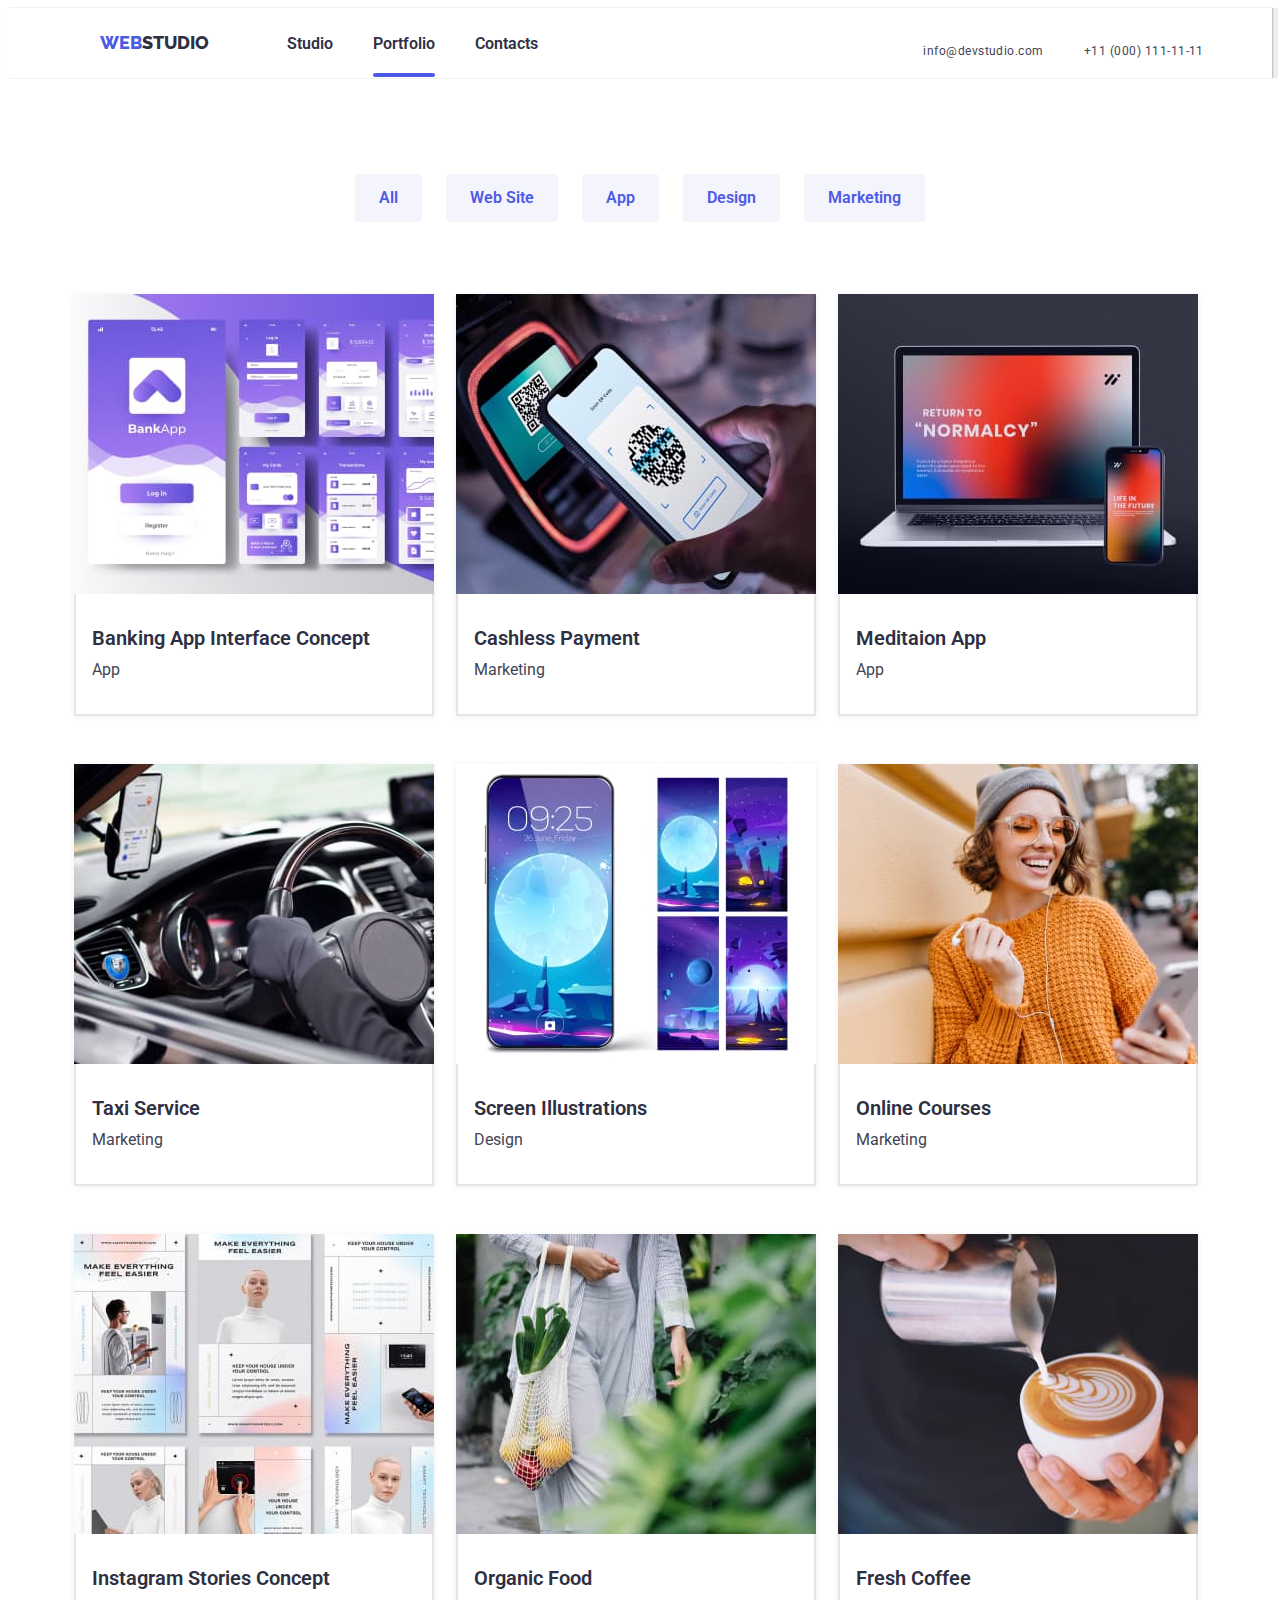
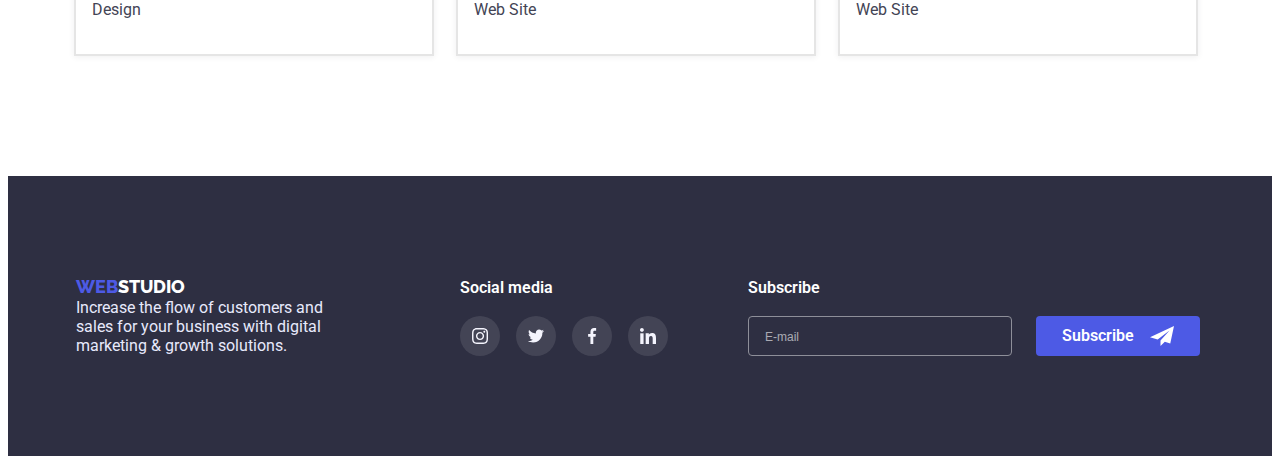
==== commit 809cf25f: "ДЗ-7 на перевірку" ====
--- a/portfolio.html
+++ b/portfolio.html
@@ -20,31 +20,29 @@
   </head>
   <body class="primary-style">
     <header class="header-style header-shadow">
-      <div class="container logoburger">
-
-            <a href="./index.html">
-              <span class="logo-web">Web</span><span class="logo-studio">Studio</span></a
-            >
-            
-
+      <div class="container">
+        <nav class="burger container logo-trans-contacts">
+          <!-- <nav class="nav-logo-transition"> -->
+          <a href="./index.html">
+            <span class="logo-web">Web</span><span class="logo-studio">Studio</span></a
+          >
           <ul class="nav-transition list">
             <li class="item">
-              <a class="transition link-line underline" href="./index.html">Studio</a>
+              <a class="transition link-line" href="./index.html">Studio</a>
             </li>
             <li class="item">
-              <a class="transition link-line" href="./portfolio.html">Portfolio</a>
+              <a class="transition link-line underline" href="./portfolio.html">Portfolio</a>
             </li>
             <li class="item">
               <a class="transition link-line" href="#">Contacts</a>
             </li>
           </ul>
           <button type="button" class="button-mobil js-open-menu">
-              <svg class="button-mobil-svg" aria-label="mobile menu switch">
-                <use class="modal-menu-svg" href="./img/webstudio-svg.svg#modal-menu"></use>
-              </svg>
-            </button>
+            <svg class="button-mobil-svg" aria-label="mobile menu switch">
+              <use class="modal-menu-svg" href="./img/webstudio-svg.svg#modal-menu"></use>
+            </svg>
+          </button>
         </nav>
-
         <ul class="contacts-style-item">
           <li class="list item">
             <a class="contacts" href="mailto:info@devstudio.com">info@devstudio.com</a>
@@ -56,21 +54,21 @@
       </div>
       <!-- --------------mobil-modal------- -->
       <div class="mobil-modal js-menu-container">
-        <button type="button" class="button-mobil-close js-close-menu">
+        <button type="button" class="button-modal-close js-close-menu">
           <svg class="hero-close-link" aria-label="mobile menu switch">
             <use class="modal-close-svg" href="./img/webstudio-svg.svg#button-close"></use>
           </svg>
         </button>
         <ul class="mobil-modal-transition list">
           <li class="mobil-modal-transition-item">
-            <a class="mobil-modal-transition-link link-line underline" href="./index.html"
+            <a
+              class="mobil-modal-transition-link link-line underline"
+              href="./index.html"
               >Studio</a
             >
           </li>
           <li class="mobil-modal-transition-item">
-            <a class="mobil-modal-transition-link link-line active-page" href="./portfolio.html"
-              >Portfolio</a
-            >
+            <a class="mobil-modal-transition-link link-line  active-page" href="./portfolio.html">Portfolio</a>
           </li>
           <li class="mobil-modal-transition-item">
             <a class="mobil-modal-transition-link link-line" href="#">Contacts</a>
@@ -395,7 +393,7 @@
         </div>
       </div>
     </footer>
-        <script src="./js/modal.js"></script>
+    <script src="./js/modal.js"></script>
     <script src="./js/mobile-menu.js"></script>
   </body>
 </html>
--- a/css/styles.css
+++ b/css/styles.css
@@ -92,8 +92,6 @@
 /* ---------------------HEADER-------------- */
 
 .header-style {
-  /* padding-top: 24px;
-  padding-bottom: 24px; */
   box-shadow: 6px 0px 1px rgba(46, 47, 66, 0.08), 1px 0px 1px rgba(46, 47, 66, 0.16),
     1px 0px 2px rgba(46, 47, 66, 0.08);
 }
@@ -165,10 +163,6 @@
 }
 /* -------------------HEADER MOBIL -------------------- */
 @media screen and (max-width: 767px) {
-  /* .container: {
-    width: 767px;
-  } */
-
   .nav-transition {
     display: none;
   }
@@ -357,7 +351,7 @@
   header .container {
     display: flex;
     align-items: center;
-      height: 70px;
+    height: 70px;
     max-width: 1158px;
   }
 
@@ -379,7 +373,7 @@
     margin-bottom: 10px;
     margin-left: auto;
   }
-  
+
   .navigation-style {
     color: var(--navyblue);
     font: var(--primary-font), sans-serif;
@@ -1358,12 +1352,23 @@
   .teem-workers-flex {
     justify-content: center;
     flex-wrap: wrap;
-    margin-bottom: 72px;
+    row-gap: 64px;
   }
 
   /* .workers-bg-color:not(:last-child) {
     margin-bottom: 72px;
   } */
+  .teem-workers-flex {
+    flex-wrap: wrap;
+  }
+
+  .teem-workers-flex {
+    flex-basis: calc((100% - 24px) / 2);
+  }
+
+  .workers-bg-color:nth-child(2n + 1) {
+    margin-right: 24px;
+  }
 }
 
 /* ------------------AND mobil Our Team----------------- */
@@ -1422,7 +1427,6 @@
     margin-bottom: 24px;
   }
 }
-
 
 @media screen and (min-width: 1200px) {
   .profile {
@@ -1456,7 +1460,6 @@
 
 /* ------------------AND DESCTOP Our Team----------------- */
 /* -----------------MOBIL Customers------------- */
-
 
 .section-customers {
   padding-top: 120px;
@@ -1502,20 +1505,26 @@
   fill: currentColor;
 }
 
-
 @media screen and (max-width: 767px) {
+  .container {
+      max-width: 428px;
+      padding-left: 15px;
+      padding-right: 15px;
+      margin-left: auto;
+      margin-right: auto;
+    }
+  }
   .customers-list {
-  justify-content: center;
-  display: flex;
-  flex-wrap: wrap;
-  gap: 16px;
-  row-gap: 72px;
-}
+    justify-content: center;
+    display: flex;
+    flex-wrap: wrap;
+    gap: 16px;
+    row-gap: 72px;
+  }
 }
 
 /* -----------------AND MOBIL Customers------------- */
 /* -----------------TABLET Customers------------- */
-
 
 @media screen and (min-width: 768px) {
   .customers-list {
@@ -1525,13 +1534,11 @@
     flex-wrap: wrap;
     column-gap: 24px;
     row-gap: 72px;
-
     margin: auto;
   }
 }
 
-
- /* -----------------AND TABLET Customers------------- */
+/* -----------------AND TABLET Customers------------- */
 /* -----------------DESCTOP Customers------------- */
 
 @media screen and (min-width: 1200px) {
@@ -1544,12 +1551,11 @@
   }
 
   .customers-list {
-  justify-content: center;
-  display: flex;
-  flex-wrap: wrap;
-  gap: 24px;
-}
-
+    justify-content: center;
+    display: flex;
+    flex-wrap: wrap;
+    gap: 24px;
+  }
 }
 /* -----------------AND DESCTOP Customers------------- */
 /* ----------------------------------------FOOTER-------------- */
@@ -1557,9 +1563,6 @@
 .end-page > .container {
   display: flex;
   flex-direction: row;
-  /* flex-direction: column; */
-  /* display: flex;
-  flex-wrap: wrap; */
 }
 
 .end-page {
@@ -1567,10 +1570,6 @@
   padding-top: 100px;
   padding-bottom: 100px;
 }
-
-/* .subscribe-footer {
-  margin-left: 80px;
-} */
 
 .logo-studio-end-page {
   text-transform: uppercase;
@@ -1580,12 +1579,6 @@
   font-size: 18px;
   line-height: 1.2;
 }
-
-/* .subscribe-button-form {
-  display: flex;
-  justify-content: center;
-  align-content: center;
-} */
 
 .end-page-text {
   color: var(--cornflower);
@@ -1733,7 +1726,6 @@
     margin-bottom: 72px;
   }
 
- 
   .social-media-list {
     display: flex;
     justify-content: center;
